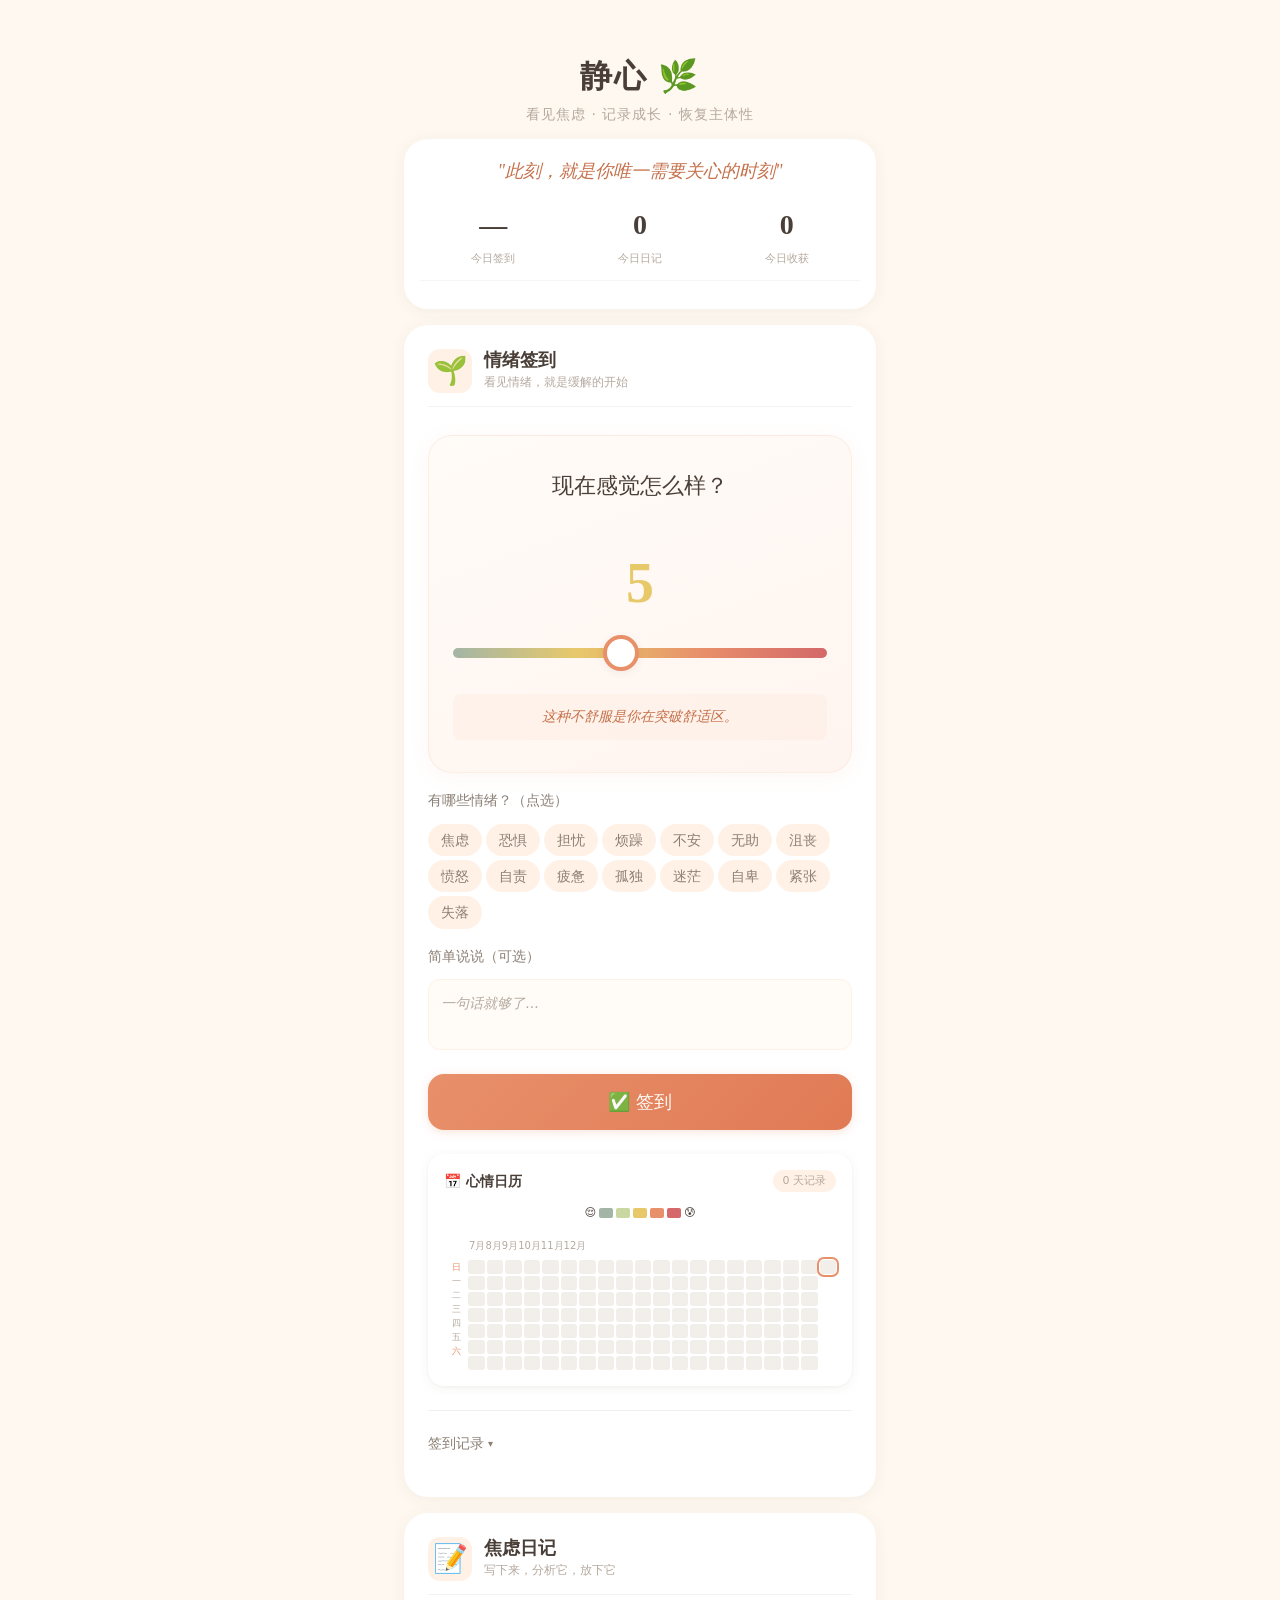
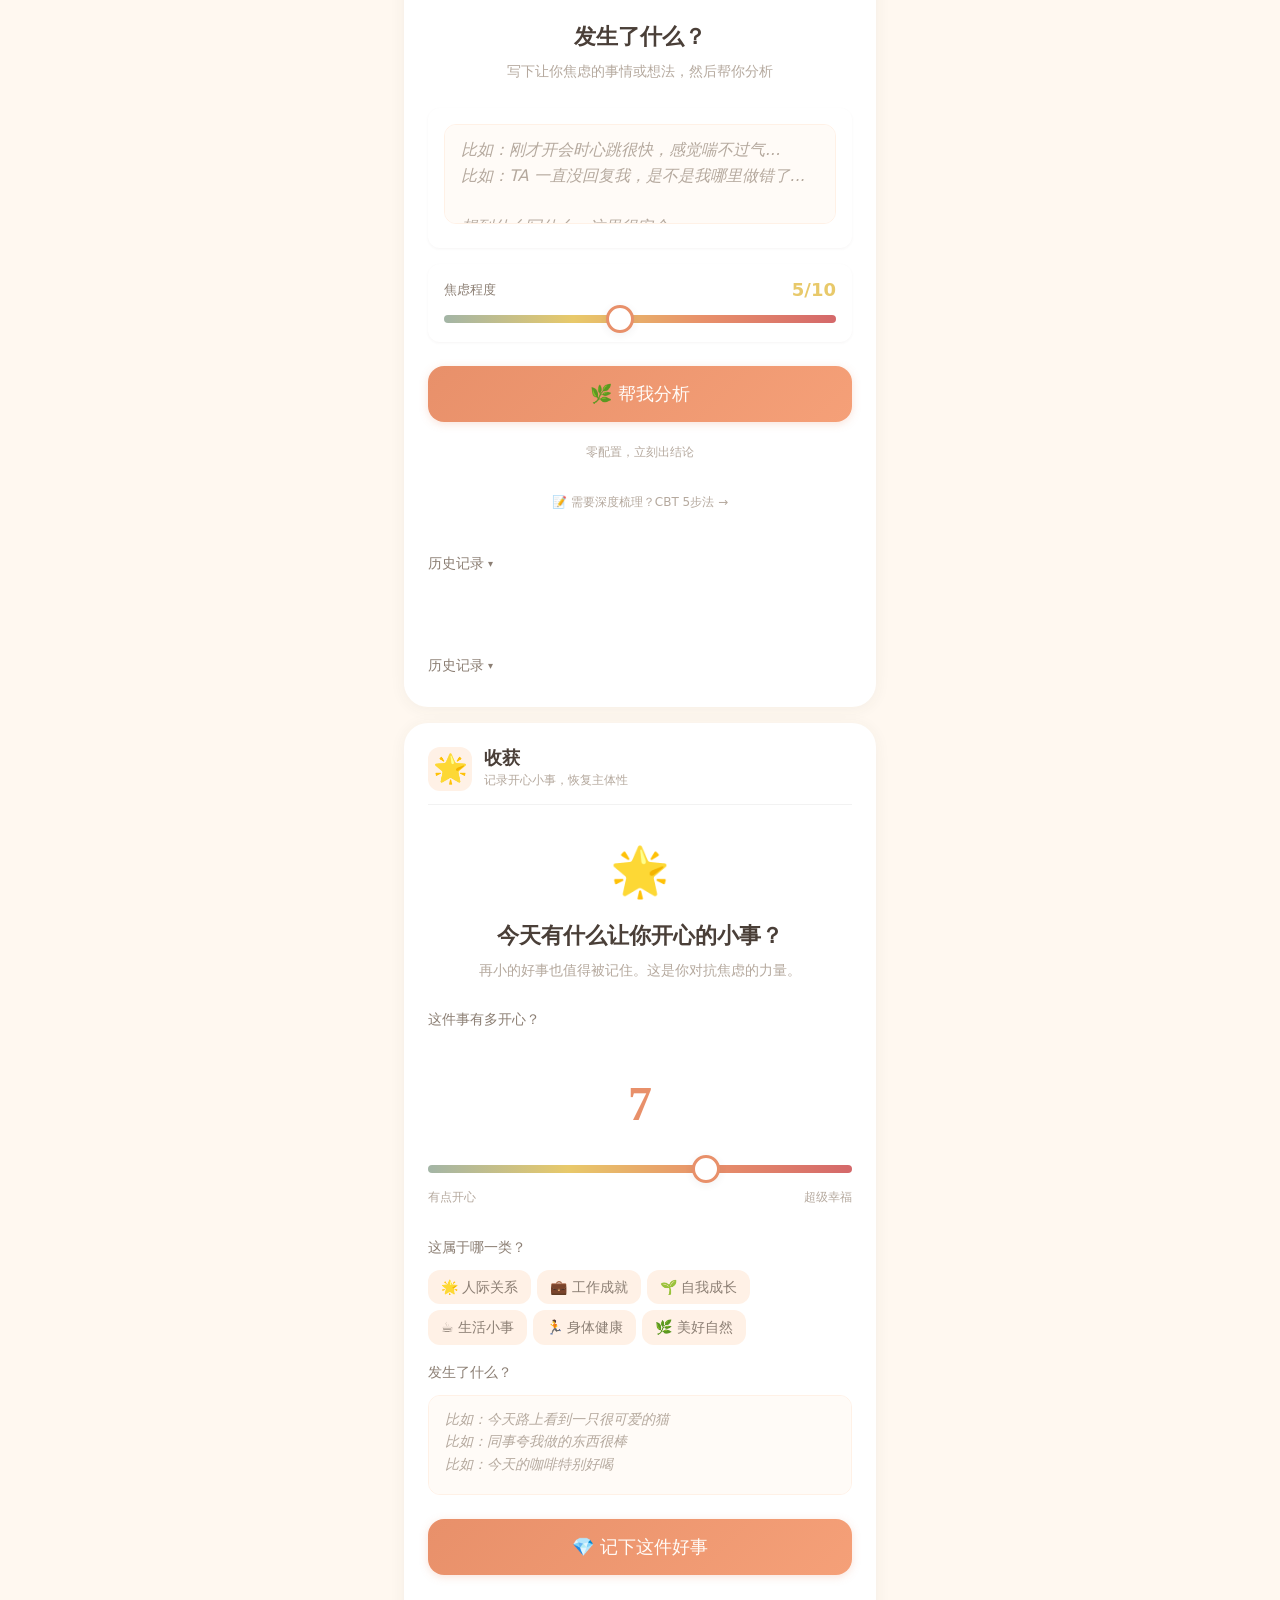
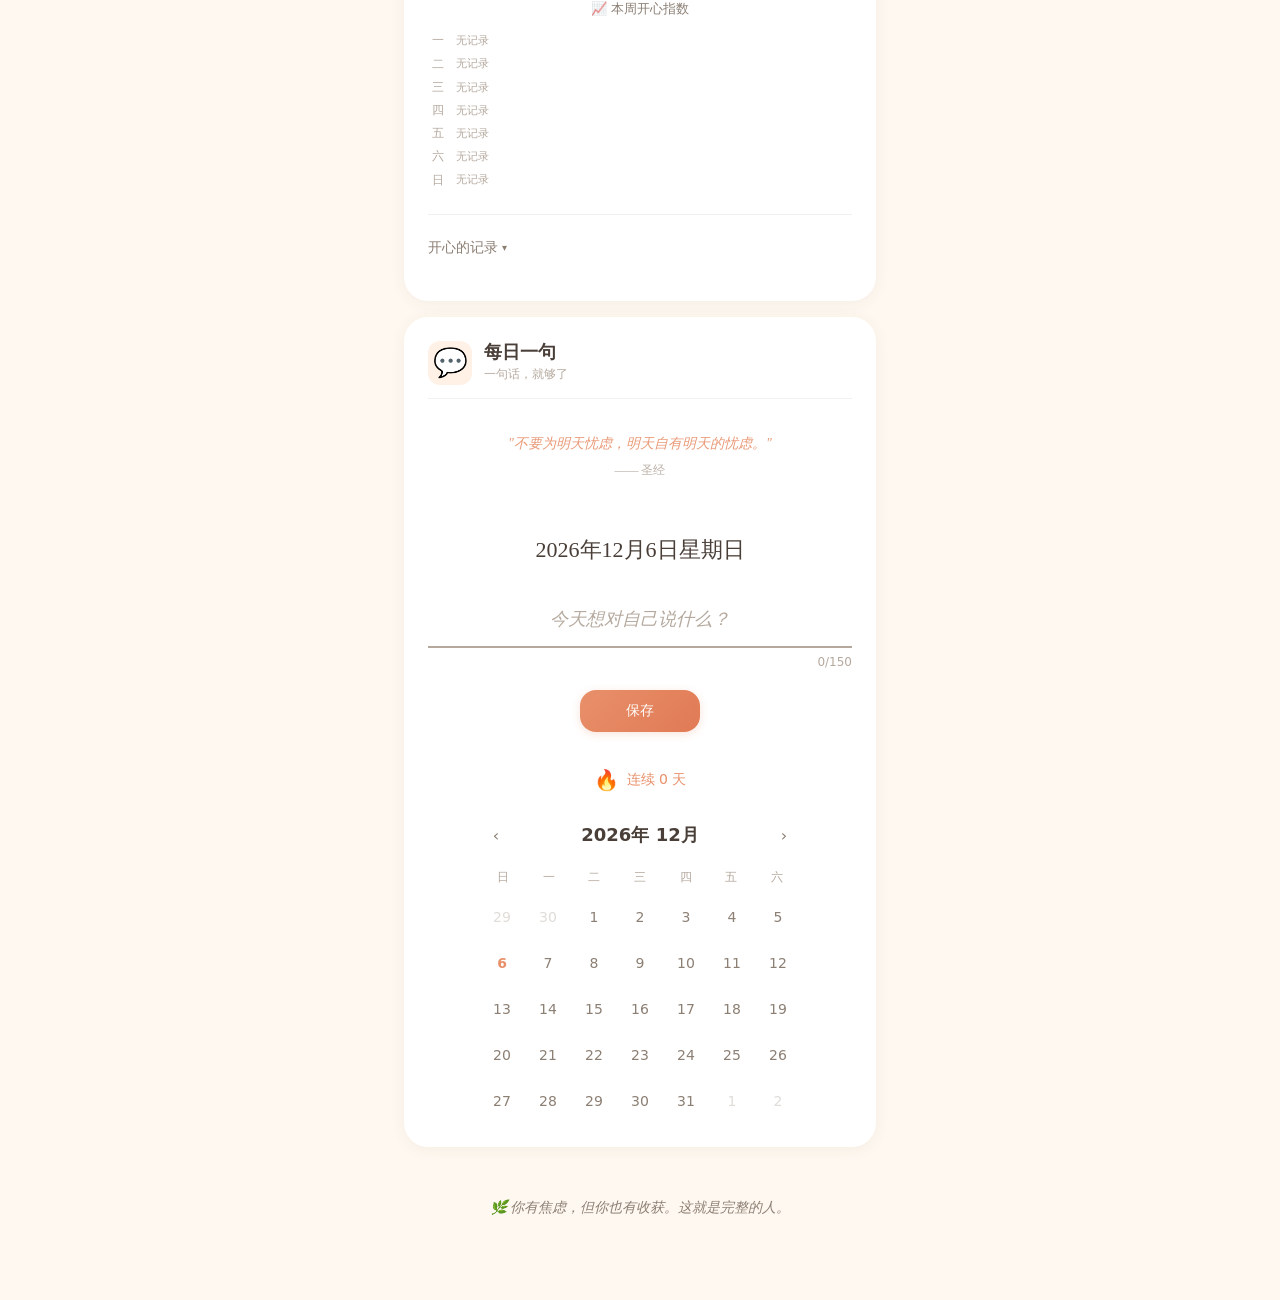
==== index.html @ f8902589 "静心 - 情绪管理工具 v1.0" ====
<!DOCTYPE html>
<html lang="zh-CN">
<head>
  <meta charset="UTF-8">
  <meta name="viewport" content="width=device-width, initial-scale=1.0, viewport-fit=cover">
  <meta name="apple-mobile-web-app-capable" content="yes">
  <meta name="apple-mobile-web-app-status-bar-style" content="default">
  <meta name="apple-mobile-web-app-title" content="静心">
  <meta name="mobile-web-app-capable" content="yes">
  <meta name="theme-color" content="#FFF8F0">
  <meta name="description" content="静心 — 看见焦虑，记录成长">
  <title>静心</title>

  <link rel="manifest" href="manifest.json">
  <link rel="icon" type="image/svg+xml" href="data:image/svg+xml,<svg xmlns='http://www.w3.org/2000/svg' viewBox='0 0 32 32'><circle cx='16' cy='16' r='14' fill='%23E8906A'/><text x='16' y='22' text-anchor='middle' font-size='18' fill='white'>静</text></svg>">

  <link rel="stylesheet" href="css/tokens.css?v=3">
  <link rel="stylesheet" href="css/base.css?v=3">
  <link rel="stylesheet" href="css/page.css?v=3">
  <link rel="stylesheet" href="css/features/brain-dump.css?v=3">
  <link rel="stylesheet" href="css/features/anxiety-journal.css?v=3">
  <link rel="stylesheet" href="css/features/gratitude.css?v=3">
  <link rel="stylesheet" href="css/features/daily-sentence.css?v=3">
</head>
<body>

  <main id="page-container">

    <!-- ===== Page Header ===== -->
    <header class="page-header">
      <h1 class="page-title">静心 🌿</h1>
      <p class="page-subtitle">看见焦虑 · 记录成长 · 恢复主体性</p>
    </header>

    <!-- ===== Today Overview ===== -->
    <div class="page-overview fade-in" id="page-overview"></div>

    <!-- ===== 1. 情绪签到 ===== -->
    <section class="page-card" id="view-brain-dump">
      <div class="card-header">
        <span class="card-icon">🌱</span>
        <div>
          <h2>情绪签到</h2>
          <p class="text-muted">看见情绪，就是缓解的开始</p>
        </div>
      </div>
      <div class="card-body" id="checkin-body"></div>
    </section>

    <!-- ===== 2. 焦虑日记 ===== -->
    <section class="page-card" id="view-anxiety-journal">
      <div class="card-header">
        <span class="card-icon">📝</span>
        <div>
          <h2>焦虑日记</h2>
          <p class="text-muted">写下来，分析它，放下它</p>
        </div>
      </div>
      <div class="card-body">
        <div class="step-indicators" id="anxiety-steps"></div>
        <div class="step-content" id="anxiety-step-content"></div>
        <div class="step-nav" id="anxiety-step-nav"></div>
        <div class="anxiety-history" id="anxiety-history">
          <button class="history-toggle btn-ghost" id="anxiety-history-toggle">历史记录 <span class="toggle-arrow">▾</span></button>
          <div class="history-list" id="anxiety-history-list"></div>
        </div>
      </div>
    </section>

    <!-- ===== 3. 收获 ===== -->
    <section class="page-card" id="view-reminders">
      <div class="card-header">
        <span class="card-icon">🌟</span>
        <div>
          <h2>收获</h2>
          <p class="text-muted">记录开心小事，恢复主体性</p>
        </div>
      </div>
      <div class="card-body" id="gratitude-body"></div>
    </section>

    <!-- ===== 4. 每日一句 ===== -->
    <section class="page-card" id="view-daily-sentence">
      <div class="card-header">
        <span class="card-icon">💬</span>
        <div>
          <h2>每日一句</h2>
          <p class="text-muted">一句话，就够了</p>
        </div>
      </div>
      <div class="card-body daily-body">
        <div class="daily-quote" id="daily-quote"></div>
        <div class="daily-input-area">
          <p class="daily-date" id="daily-date"></p>
          <input type="text" id="daily-sentence-input" placeholder="今天想对自己说什么？" maxlength="150">
          <p class="char-count text-muted" id="daily-char-count">0/150</p>
          <button class="btn-primary daily-save-btn" id="daily-save-btn">保存</button>
        </div>
        <div class="daily-streak" id="daily-streak"></div>
        <div class="daily-calendar" id="daily-calendar"></div>
      </div>
    </section>

    <!-- ===== Footer ===== -->
    <footer class="page-footer">
      <p>🌿 你有焦虑，但你也有收获。这就是完整的人。</p>
    </footer>

  </main>

  <script src="js/storage.js?v=3"></script>
  <script src="js/app.js?v=3"></script>
  <script src="js/features/brain-dump.js?v=3"></script>
  <script src="js/features/anxiety-journal.js?v=3"></script>
  <script src="js/features/gratitude.js?v=3"></script>
  <script src="js/features/daily-sentence.js?v=3"></script>
  <script>
    if ('serviceWorker' in navigator) {
      navigator.serviceWorker.register('sw.js').catch(() => {});
    }
  </script>
</body>
</html>
---- css/tokens.css ----
/* ============================================
   静心 (Calm Mind) — Design Tokens
   ============================================ */

:root {
  /* --- Color Palette --- */

  /* Warm cream backgrounds */
  --color-bg-primary:       #FFF8F0;
  --color-bg-secondary:     #FFF1E6;
  --color-bg-card:          #FFFFFF;
  --color-bg-input:         #FFFBF7;

  /* Warm amber/orange accents */
  --color-accent:           #E8906A;
  --color-accent-light:     #F5C4A6;
  --color-accent-dark:      #C5704A;

  /* Gentle sage green */
  --color-green:            #A3B5A6;
  --color-green-light:      #C8D5CA;
  --color-green-dark:       #7A8F7D;

  /* Text hierarchy */
  --color-text-primary:     #4A3F38;
  --color-text-secondary:   #8C7F74;
  --color-text-muted:       #B5A99E;
  --color-text-inverse:     #FFFBF7;

  /* Semantic: Anxiety levels */
  --color-anxiety-low:      #A3B5A6;    /* 1-3: green */
  --color-anxiety-med:      #E8C96A;    /* 4-6: yellow */
  --color-anxiety-high:     #E8906A;    /* 7-8: orange */
  --color-anxiety-severe:   #D4686A;    /* 9-10: red */

  /* --- Typography --- */
  --font-sans:  'Segoe UI', 'Microsoft YaHei', system-ui, -apple-system, sans-serif;
  --font-serif: 'Noto Serif SC', 'SimSun', 'STSong', 'Georgia', serif;

  --font-size-xs:   0.75rem;   /* 12px */
  --font-size-sm:   0.875rem;  /* 14px */
  --font-size-base: 1rem;      /* 16px */
  --font-size-md:   1.125rem;  /* 18px */
  --font-size-lg:   1.375rem;  /* 22px */
  --font-size-xl:   1.75rem;   /* 28px */
  --font-size-xxl:  2.25rem;   /* 36px */

  --font-weight-normal:   400;
  --font-weight-medium:   500;
  --font-weight-semibold: 600;

  --line-height-tight:   1.3;
  --line-height-normal:  1.6;
  --line-height-relaxed: 1.8;

  /* --- Spacing --- */
  --space-xxs:  0.25rem;  /* 4px */
  --space-xs:   0.5rem;   /* 8px */
  --space-sm:   0.75rem;  /* 12px */
  --space-md:   1rem;     /* 16px */
  --space-lg:   1.5rem;   /* 24px */
  --space-xl:   2rem;     /* 32px */
  --space-xxl:  3rem;     /* 48px */

  /* --- Border Radius --- */
  --radius-sm:   8px;
  --radius-md:   12px;
  --radius-lg:   16px;
  --radius-xl:   24px;
  --radius-full: 9999px;

  /* --- Shadows --- */
  --shadow-xs:  0 1px 3px rgba(74, 63, 56, 0.05);
  --shadow-sm:  0 2px 8px rgba(74, 63, 56, 0.07);
  --shadow-md:  0 4px 20px rgba(74, 63, 56, 0.09);
  --shadow-lg:  0 8px 32px rgba(74, 63, 56, 0.12);
  --shadow-card: 0 2px 12px rgba(74, 63, 56, 0.06), 0 1px 3px rgba(74, 63, 56, 0.04);
  --shadow-glow-amber: 0 0 24px rgba(232, 144, 106, 0.25);
  --shadow-glow-green: 0 0 24px rgba(163, 181, 166, 0.25);

  /* --- Transitions --- */
  --transition-fast:   150ms ease;
  --transition-normal: 300ms ease;
  --transition-slow:   500ms ease;

  /* --- Layout --- */
  --tab-bar-height: 64px;
  --view-padding: var(--space-lg);
}
---- css/base.css ----
/* ============================================
   静心 (Calm Mind) — Base Styles (Web Version)
   ============================================ */

*, *::before, *::after {
  box-sizing: border-box;
  margin: 0;
  padding: 0;
}

html, body {
  height: 100%;
}

body {
  font-family: var(--font-sans);
  font-size: var(--font-size-base);
  font-weight: var(--font-weight-normal);
  line-height: var(--line-height-normal);
  color: var(--color-text-primary);
  background-color: var(--color-bg-primary);
  -webkit-font-smoothing: antialiased;
  -moz-osx-font-smoothing: grayscale;
  overflow-y: auto;
  overflow-x: hidden;
}

/* --- Scrollbar --- */
::-webkit-scrollbar {
  width: 4px;
}

::-webkit-scrollbar-track {
  background: transparent;
}

::-webkit-scrollbar-thumb {
  background: var(--color-accent-light);
  border-radius: var(--radius-full);
}

/* --- Selection --- */
::selection {
  background: var(--color-accent-light);
  color: var(--color-text-primary);
}

/* --- Focus --- */
:focus-visible {
  outline: 2px solid var(--color-accent-light);
  outline-offset: 2px;
}

/* --- Headings --- */
h1, h2, h3 {
  font-family: var(--font-serif);
  font-weight: var(--font-weight-semibold);
  line-height: var(--line-height-tight);
  color: var(--color-text-primary);
}

h1 { font-size: var(--font-size-xxl); }
h2 { font-size: var(--font-size-xl); }
h3 { font-size: var(--font-size-lg); }

/* --- Text --- */
p {
  color: var(--color-text-secondary);
  line-height: var(--line-height-relaxed);
}

.text-muted {
  color: var(--color-text-muted);
  font-size: var(--font-size-sm);
}

.text-accent {
  color: var(--color-accent);
}

/* --- Inputs & Textareas --- */
input[type="text"],
input[type="time"],
textarea {
  font-family: var(--font-sans);
  font-size: var(--font-size-base);
  color: var(--color-text-primary);
  background: var(--color-bg-input);
  border: 1px solid var(--color-text-muted);
  border-radius: var(--radius-md);
  padding: var(--space-sm) var(--space-md);
  line-height: var(--line-height-normal);
  transition: border-color var(--transition-fast), box-shadow var(--transition-fast);
  width: 100%;
}

input[type="text"]:focus,
textarea:focus {
  border-color: var(--color-accent);
  box-shadow: 0 0 0 3px rgba(232, 144, 106, 0.12);
  outline: none;
}

textarea {
  resize: none;
  min-height: 120px;
}

::placeholder {
  color: var(--color-text-muted);
  font-style: italic;
}

/* --- Buttons --- */
button {
  font-family: var(--font-sans);
  font-size: var(--font-size-sm);
  font-weight: var(--font-weight-medium);
  cursor: pointer;
  border: none;
  border-radius: var(--radius-md);
  padding: var(--space-xs) var(--space-lg);
  transition: all 0.2s cubic-bezier(0.4, 0, 0.2, 1);
  background: transparent;
  color: var(--color-text-secondary);
  -webkit-tap-highlight-color: transparent;
}

button:active { transform: scale(0.97); }

.btn-primary {
  background: linear-gradient(135deg, #E8906A, #E07A55);
  color: var(--color-text-inverse);
  padding: var(--space-sm) var(--space-xl);
  border-radius: var(--radius-lg);
  box-shadow: 0 2px 8px rgba(232, 144, 106, 0.25);
}

.btn-primary:hover {
  background: linear-gradient(135deg, #D9805A, #C5704A);
  box-shadow: 0 4px 14px rgba(232, 144, 106, 0.35);
  opacity: 1;
}

.btn-secondary {
  background: transparent;
  color: var(--color-accent);
  border: 1.5px solid var(--color-accent);
  border-radius: var(--radius-lg);
}

.btn-secondary:hover {
  background: rgba(232, 144, 106, 0.08);
  opacity: 1;
}

.btn-ghost {
  background: transparent;
  color: var(--color-text-secondary);
  padding: var(--space-xxs) var(--space-sm);
}

.btn-ghost:hover {
  color: var(--color-text-primary);
  background: rgba(0, 0, 0, 0.04);
  opacity: 1;
}

.btn-small {
  font-size: var(--font-size-xs);
  padding: var(--space-xxs) var(--space-sm);
}

.btn-icon {
  width: 36px;
  height: 36px;
  padding: 0;
  display: flex;
  align-items: center;
  justify-content: center;
  border-radius: var(--radius-full);
}

/* --- Cards --- */
.card {
  background: var(--color-bg-card);
  border-radius: var(--radius-md);
  padding: var(--space-md);
  box-shadow: var(--shadow-card);
}

/* --- Badges --- */
.badge {
  display: inline-flex;
  align-items: center;
  padding: 3px 10px;
  border-radius: var(--radius-full);
  font-size: var(--font-size-xs);
  font-weight: var(--font-weight-medium);
  letter-spacing: 0.2px;
}

/* --- Utility --- */
.fade-in {
  animation: fadeIn var(--transition-normal) ease forwards;
}

@keyframes fadeIn {
  from { opacity: 0; transform: translateY(8px); }
  to   { opacity: 1; transform: translateY(0); }
}

@keyframes gentlePulse {
  0%, 100% { opacity: 1; }
  50%      { opacity: 0.6; }
}
---- css/page.css ----
/* ============================================
   静心 — Single Page Scroll Layout
   ============================================ */

#page-container {
  max-width: 520px;
  margin: 0 auto;
  padding: var(--space-lg) var(--space-md) var(--space-xxl);
  min-height: 100dvh;
}

/* --- Page Header --- */
.page-header {
  text-align: center;
  padding: var(--space-xl) 0 var(--space-sm);
}

/* --- Today Overview --- */
.page-overview {
  text-align: center;
  padding: var(--space-md);
  margin-bottom: var(--space-md);
  background: white;
  border-radius: var(--radius-xl);
  box-shadow: 0 2px 16px rgba(74, 63, 56, 0.06);
}

.overview-quote {
  font-family: var(--font-serif);
  font-style: italic;
  font-size: var(--font-size-md);
  color: var(--color-accent-dark);
  margin-bottom: var(--space-md);
  padding: 0 var(--space-sm);
  line-height: var(--line-height-relaxed);
}

.overview-stats {
  display: flex;
  justify-content: space-around;
  margin-bottom: var(--space-sm);
}

.overview-stat {
  display: flex;
  flex-direction: column;
  align-items: center;
  gap: 2px;
  position: relative;
}

.overview-stat-val {
  font-size: var(--font-size-xl);
  font-weight: var(--font-weight-semibold);
  font-family: var(--font-serif);
  color: var(--color-text-primary);
}

.overview-stat-label {
  font-size: 11px;
  color: var(--color-text-muted);
}

.overview-stat-dot {
  width: 8px;
  height: 8px;
  border-radius: 50%;
  margin-top: 2px;
}

.overview-stat-extra {
  font-size: 10px;
  color: var(--color-text-muted);
  margin-top: 1px;
}

.overview-streaks {
  display: flex;
  justify-content: center;
  gap: var(--space-md);
  padding-top: var(--space-sm);
  border-top: 1px solid rgba(0,0,0,0.04);
}

.overview-streak {
  font-size: 12px;
  font-weight: var(--font-weight-medium);
  color: var(--color-accent);
  background: rgba(232, 144, 106, 0.08);
  padding: 3px 12px;
  border-radius: var(--radius-full);
}


.page-title {
  font-family: var(--font-serif);
  font-size: 2rem;
  color: var(--color-text-primary);
  margin-bottom: 4px;
  letter-spacing: 2px;
}

.page-subtitle {
  font-size: var(--font-size-sm);
  color: var(--color-text-muted);
  letter-spacing: 1px;
  margin-top: 2px;
}

/* --- Page Card (main building block) --- */
.page-card {
  background: white;
  border-radius: var(--radius-xl);
  padding: var(--space-lg);
  margin-bottom: var(--space-md);
  box-shadow: 0 2px 16px rgba(74, 63, 56, 0.06);
  transition: box-shadow 0.3s ease;
}

.page-card:hover {
  box-shadow: 0 4px 24px rgba(74, 63, 56, 0.09);
}

/* --- Card Header (icon + title) --- */
.card-header {
  display: flex;
  align-items: center;
  gap: var(--space-sm);
  margin-bottom: var(--space-md);
  padding-bottom: var(--space-sm);
  border-bottom: 1px solid rgba(0, 0, 0, 0.05);
}

.card-icon {
  font-size: 28px;
  width: 44px;
  height: 44px;
  display: flex;
  align-items: center;
  justify-content: center;
  background: var(--color-bg-secondary);
  border-radius: var(--radius-md);
  flex-shrink: 0;
}

.card-header h2 {
  font-family: var(--font-serif);
  font-size: var(--font-size-md);
  color: var(--color-text-primary);
  margin-bottom: 0;
}

.card-header .text-muted {
  font-size: 12px;
}

.card-body {
  /* feature content goes here */
}

/* --- Section Dividers between cards --- */
.page-card + .page-card {
  margin-top: 0;
}

/* --- Footer --- */
.page-footer {
  text-align: center;
  padding: var(--space-xl) var(--space-md);
  color: var(--color-text-muted);
  font-size: var(--font-size-sm);
}

.page-footer p {
  font-family: var(--font-serif);
  font-style: italic;
}

/* --- Hide old step nav on scroll page (keep compact) --- */
.step-nav {
  margin-top: var(--space-md);
}

/* --- Scrollbar --- */
#page-container::-webkit-scrollbar {
  width: 3px;
}

#page-container::-webkit-scrollbar-thumb {
  background: var(--color-accent-light);
  border-radius: var(--radius-full);
}

/* --- Responsive --- */
@media (min-width: 520px) {
  #page-container {
    padding-left: var(--space-lg);
    padding-right: var(--space-lg);
  }
}
---- css/features/brain-dump.css ----
/* ============================================
   静心 — 情绪签到 (Emotion Check-in)
   ============================================ */

/* --- Input --- */
.checkin-input-area {
  padding: var(--space-sm) 0;
}

.checkin-slider-card {
  background: linear-gradient(160deg, #FFFBF7 0%, #FFF5F0 100%);
  border-radius: var(--radius-xl);
  padding: var(--space-xl) var(--space-lg);
  margin-bottom: var(--space-md);
  text-align: center;
  border: 1px solid rgba(232, 144, 106, 0.12);
  box-shadow: 0 4px 20px rgba(232, 144, 106, 0.08);
}

.checkin-big-label {
  display: block;
  font-family: var(--font-serif);
  font-size: var(--font-size-lg);
  color: var(--color-text-primary);
  margin-bottom: var(--space-sm);
}

.checkin-level-display {
  font-size: 3.5rem !important;
}

.checkin-slider {
  height: 10px !important;
}

.checkin-slider::-webkit-slider-thumb {
  width: 36px !important;
  height: 36px !important;
  border-width: 4px !important;
}

.checkin-soothe {
  font-family: var(--font-serif);
  font-style: italic;
  font-size: var(--font-size-sm);
  color: var(--color-accent-dark);
  margin-top: var(--space-md);
  padding: var(--space-sm);
  background: rgba(232, 144, 106, 0.06);
  border-radius: var(--radius-sm);
  transition: all var(--transition-fast);
}

.checkin-tags-card {
  margin-bottom: var(--space-md);
}

.checkin-label {
  display: block;
  font-size: var(--font-size-sm);
  font-weight: var(--font-weight-medium);
  color: var(--color-text-secondary);
  margin-bottom: var(--space-sm);
}

.checkin-note-card {
  margin-bottom: var(--space-md);
}

.checkin-textarea {
  width: 100%;
  min-height: 60px;
  max-height: 100px;
  border: 1px solid var(--color-bg-secondary);
  border-radius: var(--radius-md);
  padding: var(--space-sm);
  font-family: var(--font-sans);
  font-size: var(--font-size-sm);
  background: var(--color-bg-input);
  resize: none;
}

.checkin-textarea:focus {
  border-color: var(--color-accent-light);
  outline: none;
  box-shadow: 0 0 0 3px rgba(232, 144, 106, 0.08);
}

.checkin-btn {
  width: 100%;
  padding: var(--space-md) !important;
  font-size: var(--font-size-md) !important;
  border-radius: var(--radius-lg) !important;
  margin-bottom: var(--space-lg);
}

/* --- Done --- */
.checkin-done {
  text-align: center;
  padding: var(--space-lg) 0;
}

.checkin-done-icon {
  font-size: 56px;
  margin-bottom: var(--space-sm);
}

.checkin-done h3 {
  font-family: var(--font-serif);
  color: var(--color-green-dark);
  margin-bottom: var(--space-sm);
}

/* --- History --- */
.checkin-history {
  margin-top: var(--space-lg);
  border-top: 1px solid rgba(0,0,0,0.06);
  padding-top: var(--space-md);
}

.week-strip {
  display: flex;
  justify-content: space-between;
  padding: var(--space-sm) var(--space-md);
  background: var(--color-bg-secondary);
  border-radius: var(--radius-md);
  margin-bottom: var(--space-md);
}

.week-dot-item {
  display: flex;
  flex-direction: column;
  align-items: center;
  gap: 4px;
}

.week-dot {
  width: 14px;
  height: 14px;
  border-radius: 50%;
}

.checkin-history-item {
  display: flex;
  align-items: center;
  gap: 8px;
  padding: var(--space-sm);
  flex-wrap: wrap;
  border-bottom: 1px solid rgba(0,0,0,0.03);
}

/* Keep old styles for compatibility */
.history-toggle {
  display: flex;
  align-items: center;
  gap: var(--space-xxs);
  font-size: var(--font-size-sm);
  color: var(--color-text-secondary);
  padding: var(--space-xs) 0;
  width: 100%;
}

.toggle-arrow {
  font-size: 10px;
  transition: transform var(--transition-fast);
}

.history-toggle.open .toggle-arrow {
  transform: rotate(180deg);
}

.history-list {
  display: none;
  flex-direction: column;
  gap: var(--space-sm);
}

.history-list.open {
  display: flex;
}

/* --- Cross-link Card --- */
.cross-link-card {
  background: linear-gradient(135deg, #FFFBF7, #FFF5F0);
  border: 1px solid rgba(232, 144, 106, 0.15);
  border-radius: var(--radius-md);
  padding: var(--space-md);
  margin-top: var(--space-md);
  text-align: center;
  animation: fadeIn var(--transition-normal) ease forwards;
}

/* --- Mood Calendar --- */
.mood-calendar {
  background: white;
  border-radius: var(--radius-lg);
  padding: var(--space-md);
  margin-bottom: var(--space-md);
  box-shadow: var(--shadow-card);
}

.cal-header {
  display: flex;
  justify-content: space-between;
  align-items: center;
  margin-bottom: var(--space-sm);
}

.cal-title {
  font-size: var(--font-size-sm);
  font-weight: var(--font-weight-semibold);
  color: var(--color-text-primary);
}

.cal-count {
  font-size: 11px;
  color: var(--color-text-muted);
  background: var(--color-bg-secondary);
  padding: 2px 10px;
  border-radius: var(--radius-full);
}

.cal-legend {
  display: flex;
  align-items: center;
  justify-content: center;
  gap: 3px;
  margin-bottom: var(--space-md);
  font-size: 11px;
}

.cal-legend-bar {
  display: inline-block;
  width: 14px;
  height: 10px;
  border-radius: 2px;
}

.cal-grid {
  display: grid;
  grid-template-columns: 24px 1fr;
  gap: 2px 0;
}

.cal-month-row {
  grid-column: 2;
  display: flex;
  margin-bottom: 4px;
  padding-left: 1px;
}

.cal-month-label {
  font-size: 10px;
  color: var(--color-text-muted);
  font-weight: var(--font-weight-medium);
}

.cal-day-col {
  grid-column: 1;
  grid-row: 2;
  display: flex;
  flex-direction: column;
}

.cal-day-label {
  font-size: 9px;
  color: var(--color-text-muted);
  height: 14px;
  line-height: 14px;
  text-align: center;
}

.cal-day-label:nth-child(1),
.cal-day-label:nth-child(7) {
  color: var(--color-accent);
  font-weight: var(--font-weight-medium);
}

.cal-cells {
  grid-column: 2;
  display: grid;
  grid-template-columns: repeat(20, 1fr);
  grid-template-rows: repeat(7, 14px);
  gap: 2px;
  grid-auto-flow: column;
}

.cal-cell {
  border-radius: 3px;
  cursor: default;
  transition: transform 0.1s ease;
}

.cal-cell.cal-empty {
  background: #f2eeea;
}

.cal-cell.cal-future {
  background: transparent;
}

.cal-cell.cal-today {
  outline: 2.5px solid var(--color-accent);
  outline-offset: 1px;
  border-radius: 4px;
  z-index: 1;
}

.cal-cell:not(.cal-empty):not(.cal-future):hover {
  transform: scale(1.5);
  z-index: 2;
  outline: 1px solid rgba(0,0,0,0.2);
}
---- css/features/anxiety-journal.css ----
/* ============================================
   静心 — CBT Anxiety Journal
   ============================================ */

/* --- Step indicators (5 steps - tighter spacing) --- */
.step-indicators {
  display: flex;
  align-items: center;
  justify-content: center;
  gap: 0;
  margin-bottom: var(--space-lg);
}

.step {
  width: 32px;
  height: 32px;
  border-radius: 50%;
  background: var(--color-bg-secondary);
  border: 2px solid var(--color-text-muted);
  display: flex;
  align-items: center;
  justify-content: center;
  font-size: var(--font-size-xs);
  font-weight: var(--font-weight-semibold);
  color: var(--color-text-muted);
  transition: all var(--transition-normal);
  flex-shrink: 0;
}

.step.active {
  background: var(--color-accent);
  border-color: var(--color-accent);
  color: var(--color-text-inverse);
  box-shadow: var(--shadow-glow-amber);
}

.step.done {
  background: var(--color-green);
  border-color: var(--color-green);
  color: var(--color-text-inverse);
}

.step-line {
  width: 24px;
  height: 2px;
  background: var(--color-text-muted);
  margin: 0 2px;
  transition: background var(--transition-normal);
}

.step.done + .step-line,
.step-line.done {
  background: var(--color-green);
}

/* --- Step content --- */
.step-content {
  min-height: 280px;
  transition: opacity var(--transition-fast);
}

/* --- CBT Guide Header --- */
.cbt-guide {
  text-align: center;
  margin-bottom: var(--space-lg);
}

.step-badge {
  display: inline-block;
  font-size: var(--font-size-xs);
  color: var(--color-accent);
  background: rgba(232, 144, 106, 0.1);
  padding: 2px 12px;
  border-radius: var(--radius-full);
  margin-bottom: var(--space-sm);
}

.cbt-guide h3 {
  font-family: var(--font-serif);
  font-size: var(--font-size-lg);
  margin-bottom: var(--space-xs);
  color: var(--color-text-primary);
}

.cbt-explain {
  font-size: var(--font-size-sm);
  color: var(--color-text-muted);
  max-width: 320px;
  margin: 0 auto;
  line-height: var(--line-height-relaxed);
}

/* --- CBT Card --- */
.cbt-card {
  background: var(--color-bg-card);
  border-radius: var(--radius-md);
  padding: var(--space-md);
  margin-bottom: var(--space-md);
  box-shadow: var(--shadow-xs);
}

.cbt-label {
  display: block;
  font-size: var(--font-size-sm);
  font-weight: var(--font-weight-medium);
  color: var(--color-text-primary);
  margin-bottom: var(--space-sm);
}

.cbt-hint {
  font-size: var(--font-size-xs);
  color: var(--color-text-muted);
  margin-top: var(--space-xs);
}

.cbt-card textarea {
  min-height: 100px;
  border: 1px solid var(--color-bg-secondary);
  background: var(--color-bg-input);
}

.cbt-card textarea:focus {
  border-color: var(--color-accent-light);
  box-shadow: 0 0 0 3px rgba(232, 144, 106, 0.08);
}

/* --- Emotion Tags --- */
.emotion-tags {
  display: flex;
  flex-wrap: wrap;
  gap: var(--space-xxs);
}

.emotion-tag {
  display: inline-block;
  padding: 4px 12px;
  border-radius: var(--radius-full);
  font-size: var(--font-size-sm);
  background: var(--color-bg-secondary);
  color: var(--color-text-secondary);
  cursor: pointer;
  transition: all var(--transition-fast);
  user-select: none;
  border: 1.5px solid transparent;
}

.emotion-tag:hover {
  background: rgba(232, 144, 106, 0.08);
  color: var(--color-accent);
}

.emotion-tag.selected {
  background: rgba(232, 144, 106, 0.15);
  color: var(--color-accent-dark);
  border-color: var(--color-accent-light);
  font-weight: var(--font-weight-medium);
}

/* --- Self Note --- */
.cbt-self-note {
  background: linear-gradient(135deg, #FFFBF7 0%, #FFF8F0 100%);
  border: 1px solid rgba(232, 144, 106, 0.15);
}

.self-note-header {
  display: flex;
  align-items: center;
  gap: var(--space-xs);
  font-weight: var(--font-weight-semibold);
  color: var(--color-accent-dark);
  margin-bottom: var(--space-sm);
  font-size: var(--font-size-md);
}

.self-note-icon {
  font-size: 20px;
}

.self-note-textarea {
  min-height: 240px !important;
  font-family: var(--font-serif);
  line-height: var(--line-height-relaxed);
  font-size: var(--font-size-sm);
  background: transparent !important;
  border: none !important;
  resize: vertical;
}

/* --- Soothe Card --- */
.cbt-soothe-card {
  background: var(--color-bg-card);
  border-radius: var(--radius-md);
  padding: var(--space-lg);
  margin-top: var(--space-md);
  border-left: 4px solid var(--color-accent);
  box-shadow: var(--shadow-xs);
}

.soothe-text {
  font-family: var(--font-serif);
  font-size: var(--font-size-md);
  color: var(--color-text-primary);
  line-height: var(--line-height-relaxed);
  font-style: italic;
}

/* --- Anxiety slider (unchanged mostly) --- */
.anxiety-slider-container {
  text-align: center;
  padding: var(--space-sm) 0;
}

.anxiety-level-display {
  font-size: var(--font-size-xxl);
  font-weight: var(--font-weight-semibold);
  font-family: var(--font-serif);
  margin: var(--space-sm) 0;
  transition: color var(--transition-fast);
}

.anxiety-slider {
  width: 100%;
  -webkit-appearance: none;
  appearance: none;
  height: 8px;
  border-radius: var(--radius-full);
  background: linear-gradient(to right,
    var(--color-anxiety-low) 0%,
    var(--color-anxiety-med) 33%,
    var(--color-anxiety-high) 66%,
    var(--color-anxiety-severe) 100%
  );
  outline: none;
}

.anxiety-slider::-webkit-slider-thumb {
  -webkit-appearance: none;
  appearance: none;
  width: 28px;
  height: 28px;
  border-radius: 50%;
  background: white;
  border: 3px solid var(--color-accent);
  cursor: pointer;
  box-shadow: var(--shadow-sm);
  transition: transform var(--transition-fast);
}

.anxiety-slider::-webkit-slider-thumb:hover {
  transform: scale(1.15);
}

.anxiety-labels {
  display: flex;
  justify-content: space-between;
  margin-top: var(--space-xs);
  font-size: var(--font-size-xs);
  color: var(--color-text-muted);
}

/* --- Step navigation --- */
.step-nav {
  display: flex;
  justify-content: space-between;
  margin-top: var(--space-lg);
  gap: var(--space-md);
}

.step-nav button {
  flex: 1;
}

/* --- Completion --- */
.completion-card {
  text-align: center;
  padding: var(--space-xxl) var(--space-md);
  background: var(--color-bg-secondary);
  border-radius: var(--radius-lg);
}

.completion-icon {
  font-size: 56px;
  margin-bottom: var(--space-md);
}

.completion-card h3 {
  font-family: var(--font-serif);
  color: var(--color-green-dark);
  margin-bottom: var(--space-md);
  font-size: var(--font-size-xl);
}

.completion-desc {
  font-size: var(--font-size-sm);
  color: var(--color-text-secondary);
  line-height: var(--line-height-relaxed);
}

.steps-recap {
  display: inline-block;
  margin-top: var(--space-xs);
  color: var(--color-accent);
  font-weight: var(--font-weight-medium);
}

.completion-quote {
  margin-top: var(--space-lg);
  padding: var(--space-md);
  background: white;
  border-radius: var(--radius-md);
  display: inline-block;
}

.completion-quote p {
  font-family: var(--font-serif);
  font-style: italic;
  color: var(--color-accent-dark);
  font-size: var(--font-size-sm);
}

/* --- History --- */
.anxiety-history {
  margin-top: var(--space-xl);
}

.anxiety-entry-item {
  background: var(--color-bg-card);
  border-radius: var(--radius-md);
  padding: var(--space-md);
  box-shadow: var(--shadow-xs);
  margin-bottom: var(--space-sm);
  cursor: pointer;
}

.anxiety-entry-header {
  display: flex;
  justify-content: space-between;
  align-items: center;
  margin-bottom: var(--space-xs);
}

.anxiety-entry-date {
  font-size: var(--font-size-xs);
  color: var(--color-text-muted);
}

.anxiety-entry-worry {
  font-size: var(--font-size-sm);
  color: var(--color-text-secondary);
  display: -webkit-box;
  -webkit-line-clamp: 2;
  -webkit-box-orient: vertical;
  overflow: hidden;
}

.anxiety-entry-item.expanded .anxiety-entry-worry {
  display: block;
  -webkit-line-clamp: unset;
}

.entry-emotions {
  margin-top: var(--space-xs);
  display: flex;
  flex-wrap: wrap;
  gap: 4px;
}

.mini-tag {
  display: inline-block;
  padding: 1px 8px;
  border-radius: var(--radius-full);
  font-size: 10px;
  background: rgba(232, 144, 106, 0.1);
  color: var(--color-accent-dark);
}

.anxiety-entry-analysis {
  display: none;
  margin-top: var(--space-md);
  padding-top: var(--space-md);
  border-top: 1px solid rgba(0,0,0,0.06);
}

.anxiety-entry-item.expanded .anxiety-entry-analysis {
  display: block;
}

.analysis-answer {
  margin-bottom: var(--space-sm);
}

.analysis-answer .q {
  font-size: var(--font-size-xs);
  color: var(--color-text-muted);
  font-style: italic;
}

.analysis-answer .a {
  font-size: var(--font-size-sm);
  color: var(--color-text-primary);
  margin-top: 2px;
  white-space: pre-wrap;
}

.self-note-preview {
  font-family: var(--font-serif);
  font-style: italic;
  color: var(--color-accent-dark) !important;
}

/* --- Analysis Cards (Distortion Detection) --- */
.analysis-card {
  border-left: 4px solid var(--color-accent) !important;
}

.analysis-header {
  display: flex;
  align-items: center;
  gap: 8px;
  margin-bottom: 4px;
}

.analysis-icon {
  font-size: 20px;
}

.analysis-name {
  font-weight: 600;
  font-size: 15px;
  color: var(--color-accent-dark);
}

.analysis-desc {
  font-size: 13px;
  color: var(--color-text-secondary);
  margin-bottom: 4px;
}

.analysis-explain {
  font-size: 12px;
  color: var(--color-green-dark);
}

/* --- AI Analysis Card --- */
.ai-card {
  background: linear-gradient(135deg, rgba(142, 124, 195, 0.06), rgba(142, 124, 195, 0.02));
  border: 1px solid rgba(142, 124, 195, 0.2);
}

.ai-card-header {
  display: flex;
  align-items: center;
  gap: 8px;
  margin-bottom: 8px;
}

.ai-card-title {
  font-weight: 600;
  font-size: 15px;
  color: #6B5B9A;
}

.ai-analyze-btn {
  background: linear-gradient(135deg, #6B5B9A, #8B7BBA) !important;
  font-size: 14px;
}

.ai-loading-text {
  color: var(--color-accent);
}

.ai-result-textarea {
  min-height: 140px !important;
  background: white !important;
  border: 1px solid rgba(142, 124, 195, 0.2) !important;
}

/* --- Fade-in animation --- */
.fade-in {
  animation: fadeIn var(--transition-normal) ease forwards;
}

@keyframes fadeIn {
  from { opacity: 0; transform: translateY(8px); }
  to { opacity: 1; transform: translateY(0); }
}

/* --- Dark mode override --- */
@media (prefers-color-scheme: dark) {
  /* The app is warm-light only; no dark mode changes needed */
}

/* ============================================
   Quick Relief Mode (快速缓解)
   ============================================ */

/* --- Mode Selection --- */
.mode-choose-container {
  text-align: center;
  padding: var(--space-md) 0;
}

.mode-choose-header {
  margin-bottom: var(--space-xl);
}

.mode-choose-header h2 {
  font-size: var(--font-size-xl);
  margin-bottom: 4px;
}

.mode-card {
  border-radius: var(--radius-lg);
  padding: var(--space-xl) var(--space-lg);
  margin-bottom: var(--space-lg);
  cursor: pointer;
  transition: all var(--transition-normal);
  position: relative;
  text-align: center;
}

.mode-card:hover {
  transform: translateY(-2px);
}

.mode-card-quick {
  background: linear-gradient(135deg, #FFF5F0 0%, #FFEBE0 100%);
  border: 2px solid var(--color-accent-light);
}

.mode-card-quick:hover {
  box-shadow: 0 8px 24px rgba(232, 144, 106, 0.2);
}

.mode-card-cbt {
  background: linear-gradient(135deg, #F8F6F0 0%, #F0EDE5 100%);
  border: 2px solid var(--color-text-muted);
}

.mode-card-cbt:hover {
  box-shadow: 0 8px 24px rgba(74, 63, 56, 0.1);
}

.mode-card-badge {
  position: absolute;
  top: -11px;
  left: 50%;
  transform: translateX(-50%);
  font-size: var(--font-size-xs);
  font-weight: var(--font-weight-semibold);
  padding: 2px 16px;
  border-radius: var(--radius-full);
  white-space: nowrap;
}

.mode-card-quick .mode-card-badge {
  background: var(--color-accent);
  color: white;
}

.mode-card-cbt .mode-card-badge {
  background: var(--color-bg-card);
  color: var(--color-text-secondary);
  border: 1px solid var(--color-text-muted);
}

.mode-card-icon {
  font-size: 48px;
  margin: var(--space-sm) 0;
}

.mode-card-title {
  font-family: var(--font-serif);
  font-size: var(--font-size-lg);
  color: var(--color-text-primary);
  margin-bottom: var(--space-sm);
}

.mode-card-desc {
  font-size: var(--font-size-sm);
  color: var(--color-text-secondary);
  line-height: var(--line-height-relaxed);
  margin-bottom: var(--space-md);
}

.mode-card-steps {
  display: flex;
  align-items: center;
  justify-content: center;
  gap: 4px;
  font-size: var(--font-size-xs);
  color: var(--color-text-muted);
  margin-bottom: var(--space-sm);
}

.mode-arrow {
  color: var(--color-accent-light);
}

.mode-card-hint {
  font-size: var(--font-size-xs);
  color: var(--color-text-muted);
  font-style: italic;
}

/* --- Quick Input --- */
.quick-container {
  padding: var(--space-sm) 0;
}

.quick-header {
  text-align: center;
  margin-bottom: var(--space-lg);
}

.quick-badge {
  display: inline-block;
  font-size: var(--font-size-xs);
  font-weight: var(--font-weight-semibold);
  color: white;
  background: var(--color-accent);
  padding: 2px 14px;
  border-radius: var(--radius-full);
  margin-bottom: var(--space-sm);
}

.quick-header h3 {
  font-family: var(--font-serif);
  font-size: var(--font-size-lg);
  margin-bottom: var(--space-xs);
  color: var(--color-text-primary);
}

.quick-slider-card {
  background: linear-gradient(135deg, #FFFBF7, #FFF5F0);
  border: 1px solid rgba(232, 144, 106, 0.15);
}

.quick-slider {
  height: 10px !important;
}

.quick-slider::-webkit-slider-thumb {
  width: 36px !important;
  height: 36px !important;
  border-width: 4px !important;
}

.quick-soothe-preview {
  text-align: center;
  font-family: var(--font-serif);
  font-style: italic;
  font-size: var(--font-size-sm);
  color: var(--color-accent-dark);
  margin-top: var(--space-md);
  padding: var(--space-sm);
  background: rgba(232, 144, 106, 0.06);
  border-radius: var(--radius-sm);
  transition: all var(--transition-fast);
}

.quick-actions {
  display: flex;
  flex-direction: column;
  gap: var(--space-sm);
  margin-top: var(--space-lg);
}

.quick-ai-btn {
  padding: var(--space-md) !important;
  font-size: var(--font-size-md) !important;
  border-radius: var(--radius-lg) !important;
  background: linear-gradient(135deg, #E8906A, #F5A078) !important;
}

/* --- Quick Results --- */
.quick-result-container {
  padding: var(--space-sm) 0;
}

.quick-result-header {
  text-align: center;
  margin-bottom: var(--space-md);
}

.quick-result-header h3 {
  font-family: var(--font-serif);
  font-size: var(--font-size-lg);
  margin-top: var(--space-sm);
}

.ai-result-content {
  font-size: var(--font-size-sm);
  color: var(--color-text-primary);
  line-height: var(--line-height-relaxed);
  white-space: pre-wrap;
  font-family: var(--font-serif);
}

/* --- Re-rate --- */
.rerate-card {
  background: linear-gradient(135deg, #FFFBF7, rgba(163, 181, 166, 0.06));
  border: 1px solid rgba(163, 181, 166, 0.15);
  margin-top: var(--space-lg);
}

.rerate-comparison {
  text-align: center;
  margin-top: var(--space-sm);
  font-size: var(--font-size-sm);
  font-weight: var(--font-weight-medium);
}

.rerate-down {
  color: var(--color-green-dark);
}

.rerate-slight {
  color: var(--color-green);
}

.rerate-same {
  color: var(--color-text-secondary);
}

.rerate-up {
  color: var(--color-accent);
}

/* --- Badge (for level display) --- */
.badge {
  display: inline-block;
  padding: 2px 10px;
  border-radius: var(--radius-full);
  font-size: var(--font-size-xs);
  font-weight: var(--font-weight-semibold);
}

/* --- Distortion item --- */
.distortion-item {
  margin-bottom: var(--space-sm);
  padding-bottom: var(--space-sm);
  border-bottom: 1px solid rgba(0,0,0,0.04);
}

.distortion-item:last-child {
  border-bottom: none;
  margin-bottom: 0;
  padding-bottom: 0;
}

.distortion-name {
  font-weight: 600;
  font-size: 14px;
  color: var(--color-accent-dark);
}

.distortion-desc {
  font-size: 12px;
  color: var(--color-text-muted);
  margin: 2px 0;
}

.distortion-fix {
  font-size: 12px;
  color: var(--color-green-dark);
  margin-top: 2px;
}

/* --- Local advice --- */
.advice-item {
  font-size: var(--font-size-sm);
  color: var(--color-text-primary);
  margin-bottom: 6px;
  line-height: var(--line-height-relaxed);
}

.advice-item:last-child {
  margin-bottom: 0;
}

.action-text {
  font-size: var(--font-size-sm);
  color: var(--color-text-primary);
  line-height: var(--line-height-relaxed);
  font-weight: var(--font-weight-medium);
}

/* --- Conclusion Card --- */
.conclusion-card {
  background: white;
  border: 2px solid var(--color-accent-light);
  border-radius: var(--radius-lg);
  overflow: hidden;
  margin-bottom: var(--space-lg);
  box-shadow: 0 4px 16px rgba(232, 144, 106, 0.12);
}

.conclusion-header {
  background: var(--color-accent);
  color: white;
  text-align: center;
  padding: 12px;
  font-family: var(--font-serif);
  font-size: var(--font-size-lg);
  font-weight: var(--font-weight-semibold);
  letter-spacing: 1px;
}

.conclusion-section {
  padding: var(--space-md) var(--space-lg);
  border-bottom: 1px solid rgba(0,0,0,0.04);
}

.conclusion-section:last-of-type {
  border-bottom: none;
}

.conclusion-section-context {
  background: rgba(232, 144, 106, 0.04);
}

.conclusion-section-key {
  background: rgba(232, 144, 106, 0.08);
}

.conclusion-section-title {
  font-size: var(--font-size-sm);
  font-weight: var(--font-weight-semibold);
  color: var(--color-accent-dark);
  margin-bottom: 6px;
}

.conclusion-section-body {
  font-size: var(--font-size-sm);
  line-height: var(--line-height-relaxed);
  color: var(--color-text-primary);
}

.conclusion-action {
  margin: var(--space-md) var(--space-lg);
  padding: var(--space-md);
  background: linear-gradient(135deg, #FFF5F0, #FFEBE0);
  border-radius: var(--radius-md);
  border-left: 4px solid var(--color-accent);
  text-align: left;
}

.conclusion-action-label {
  display: block;
  font-size: var(--font-size-xs);
  font-weight: var(--font-weight-semibold);
  color: var(--color-accent);
  letter-spacing: 1px;
  margin-bottom: 6px;
}

.conclusion-action p {
  font-size: var(--font-size-sm);
  color: var(--color-text-primary);
  line-height: var(--line-height-relaxed);
  margin: 0;
}

.conclusion-already {
  padding: var(--space-md) var(--space-lg);
  background: rgba(163, 181, 166, 0.1);
  border-top: 1px solid rgba(163, 181, 166, 0.2);
  font-size: 13px;
  color: var(--color-green-dark);
  text-align: center;
  line-height: var(--line-height-relaxed);
}

/* --- Trend Dashboard --- */
.trend-dashboard {
  background: white;
  border-radius: var(--radius-md);
  padding: var(--space-md);
  margin-bottom: var(--space-md);
  box-shadow: var(--shadow-xs);
  border-left: 3px solid var(--color-accent);
}

.trend-dashboard-title {
  font-size: var(--font-size-sm);
  font-weight: var(--font-weight-semibold);
  color: var(--color-accent-dark);
  margin-bottom: var(--space-sm);
  text-align: center;
}

.trend-section {
  margin-bottom: var(--space-sm);
  padding-bottom: var(--space-sm);
  border-bottom: 1px solid rgba(0,0,0,0.04);
}

.trend-section:last-child {
  border-bottom: none;
  margin-bottom: 0;
  padding-bottom: 0;
}

.trend-section-title {
  font-size: 12px;
  font-weight: var(--font-weight-medium);
  color: var(--color-text-secondary);
  margin-bottom: 6px;
}

.trend-metrics {
  display: flex;
  justify-content: space-around;
}

.trend-metric {
  text-align: center;
}

.metric-val {
  display: block;
  font-size: var(--font-size-lg);
  font-weight: var(--font-weight-semibold);
  color: var(--color-accent);
  font-family: var(--font-serif);
}

.metric-label {
  font-size: 10px;
  color: var(--color-text-muted);
}

.trend-compare {
  text-align: center;
  font-size: 12px;
  color: var(--color-text-secondary);
  margin-top: 6px;
}

.trend-arrow-down { color: var(--color-green-dark); font-weight: var(--font-weight-medium); }
.trend-arrow-up { color: var(--color-anxiety-high); font-weight: var(--font-weight-medium); }
.trend-arrow-flat { color: var(--color-text-muted); }

.trigger-row {
  display: flex;
  justify-content: space-between;
  font-size: 12px;
  padding: 2px 0;
  color: var(--color-text-secondary);
}

.trigger-stat {
  color: var(--color-text-muted);
}

/* --- Distro Bars --- */
.distro-row {
  display: flex;
  align-items: center;
  gap: 6px;
  margin-bottom: 3px;
  font-size: 11px;
}

.distro-label {
  width: 52px;
  text-align: right;
  color: var(--color-text-secondary);
  flex-shrink: 0;
}

.distro-bar {
  flex: 1;
  height: 12px;
  background: var(--color-bg-secondary);
  border-radius: var(--radius-full);
  overflow: hidden;
}

.distro-bar-fill {
  height: 100%;
  background: var(--color-accent-light);
  border-radius: var(--radius-full);
  min-width: 3px;
}

.distro-count {
  width: 28px;
  color: var(--color-text-muted);
  flex-shrink: 0;
}

/* --- Correlation --- */
.correlation-card {
  background: rgba(163, 181, 166, 0.08);
  border-radius: var(--radius-sm);
  padding: var(--space-sm);
  font-size: 12px;
  color: var(--color-text-secondary);
  text-align: center;
  margin-top: 6px;
}
---- css/features/gratitude.css ----
/* ============================================
   静心 — 收获 (Gratitude & Joy)
   ============================================ */

.gratitude-input {
  padding: var(--space-sm) 0;
}

.gratitude-header {
  text-align: center;
  margin-bottom: var(--space-lg);
}

.gratitude-icon {
  font-size: 48px;
  display: block;
  margin-bottom: var(--space-sm);
}

.gratitude-header h3 {
  font-family: var(--font-serif);
  font-size: var(--font-size-lg);
  margin-bottom: var(--space-xs);
  color: var(--color-text-primary);
}

.gratitude-streak {
  text-align: center;
  font-size: var(--font-size-sm);
  font-weight: var(--font-weight-semibold);
  color: var(--color-accent);
  background: rgba(232, 144, 106, 0.1);
  padding: var(--space-xs) var(--space-md);
  border-radius: var(--radius-full);
  margin-bottom: var(--space-md);
  display: inline-block;
  width: 100%;
}

.gratitude-card {
  margin-bottom: var(--space-md);
}

.gratitude-card textarea {
  width: 100%;
  min-height: 100px;
  border: 1px solid var(--color-bg-secondary);
  border-radius: var(--radius-md);
  padding: var(--space-sm) var(--space-md);
  font-family: var(--font-sans);
  font-size: var(--font-size-sm);
  background: var(--color-bg-input);
  resize: none;
}

.gratitude-card textarea:focus {
  border-color: var(--color-accent-light);
  outline: none;
  box-shadow: 0 0 0 3px rgba(232, 144, 106, 0.08);
}

.gratitude-btn {
  width: 100%;
  padding: var(--space-md) !important;
  font-size: var(--font-size-md) !important;
  border-radius: var(--radius-lg) !important;
  background: linear-gradient(135deg, #E8906A, #F5A078) !important;
  margin-bottom: var(--space-lg);
}

/* --- Done --- */
.gratitude-quote {
  margin-top: var(--space-md);
  padding: var(--space-md);
  background: var(--color-bg-secondary);
  border-radius: var(--radius-md);
  display: inline-block;
}

.gratitude-quote p {
  font-family: var(--font-serif);
  font-style: italic;
  color: var(--color-accent-dark);
  font-size: var(--font-size-sm);
}

/* --- History --- */
.gratitude-history-item {
  background: white;
  border-radius: var(--radius-md);
  padding: var(--space-sm) var(--space-md);
  margin-bottom: var(--space-xs);
  box-shadow: 0 1px 2px rgba(0,0,0,0.04);
}

.grat-history-header {
  display: flex;
  justify-content: space-between;
  align-items: center;
  margin-bottom: 4px;
}

.grat-history-note {
  font-size: 13px;
  color: var(--color-text-primary);
  line-height: var(--line-height-relaxed);
  white-space: pre-wrap;
  margin: 0;
}

/* --- Category Tags --- */
.category-tags {
  display: flex;
  flex-wrap: wrap;
  gap: 6px;
}

.category-tag {
  display: inline-block;
  padding: 5px 12px;
  border-radius: var(--radius-md);
  font-size: var(--font-size-sm);
  background: var(--color-bg-secondary);
  color: var(--color-text-secondary);
  cursor: pointer;
  transition: all var(--transition-fast);
  user-select: none;
  border: 1.5px solid transparent;
}

.category-tag:hover {
  background: rgba(232, 144, 106, 0.08);
  color: var(--color-accent);
}

.category-tag.selected {
  background: rgba(232, 144, 106, 0.15);
  color: var(--color-accent-dark);
  border-color: var(--color-accent-light);
  font-weight: var(--font-weight-medium);
}

/* --- Stats --- */
.gratitude-stats {
  background: var(--color-bg-secondary);
  border-radius: var(--radius-md);
  padding: var(--space-sm) var(--space-md);
  margin-bottom: var(--space-md);
  text-align: center;
}

.stats-row {
  font-size: 12px;
  color: var(--color-text-secondary);
}

.stats-contrast {
  font-size: 12px;
  color: var(--color-accent-dark);
  margin-top: 4px;
  font-style: italic;
}

/* --- Trend Chart --- */
.trend-chart {
  margin-bottom: var(--space-md);
}

.trend-title {
  font-size: 13px;
  font-weight: var(--font-weight-medium);
  color: var(--color-text-secondary);
  margin-bottom: var(--space-sm);
  text-align: center;
}

.trend-row {
  display: flex;
  align-items: center;
  gap: 8px;
  margin-bottom: 4px;
  font-size: 12px;
}

.trend-label {
  width: 20px;
  text-align: center;
  color: var(--color-text-muted);
  font-weight: var(--font-weight-medium);
}

.trend-bar-bg {
  flex: 1;
  height: 16px;
  background: var(--color-bg-secondary);
  border-radius: var(--radius-full);
  overflow: hidden;
}

.trend-bar-fill {
  height: 100%;
  border-radius: var(--radius-full);
  transition: width var(--transition-slow);
  min-width: 4px;
}

.trend-val {
  width: 32px;
  text-align: right;
  color: var(--color-text-secondary);
  font-weight: var(--font-weight-medium);
}

.trend-empty {
  flex: 1;
  font-size: 11px;
  color: var(--color-text-muted);
}

/* --- Recall --- */
.recall-section {
  margin-bottom: var(--space-md);
}

.recall-btn {
  width: 100%;
  text-align: center;
  color: var(--color-accent) !important;
  font-size: var(--font-size-sm);
}

.recall-card {
  background: linear-gradient(135deg, #FFFBF7, #FFF5F0);
  border: 1px solid rgba(232, 144, 106, 0.15);
  border-radius: var(--radius-md);
  padding: var(--space-md);
  margin-top: var(--space-sm);
  text-align: center;
  animation: fadeIn var(--transition-normal) ease forwards;
}

.recall-date {
  font-size: 11px;
  color: var(--color-text-muted);
  margin-bottom: 4px;
}

.recall-stars {
  font-size: 18px;
  margin-bottom: 6px;
}

.recall-note {
  font-family: var(--font-serif);
  font-style: italic;
  font-size: var(--font-size-sm);
  color: var(--color-text-primary);
  line-height: var(--line-height-relaxed);
  margin-bottom: 6px;
}

.recall-cat {
  font-size: 11px;
  color: var(--color-accent);
  background: rgba(232, 144, 106, 0.1);
  padding: 1px 8px;
  border-radius: var(--radius-full);
}

.recall-next-btn {
  font-size: 12px;
  color: var(--color-accent) !important;
  margin-top: 4px;
}

/* --- Cross-ref --- */
.cross-ref-card {
  background: rgba(232, 144, 106, 0.06);
  border-radius: var(--radius-sm);
  padding: var(--space-sm);
  text-align: center;
  margin-bottom: var(--space-md);
  font-size: 13px;
  color: var(--color-text-primary);
}

.today-context {
  font-size: 12px;
  color: var(--color-text-muted);
  text-align: center;
  margin-bottom: var(--space-sm);
  padding: 4px 12px;
  background: var(--color-bg-secondary);
  border-radius: var(--radius-full);
  display: inline-block;
  width: 100%;
}
---- css/features/daily-sentence.css ----
/* ============================================
   静心 — Daily Sentence
   ============================================ */

.daily-body {
  display: flex;
  flex-direction: column;
  align-items: center;
}

/* Quote */
.daily-quote {
  text-align: center;
  padding: var(--space-md) var(--space-lg);
  margin-bottom: var(--space-xl);
  font-family: var(--font-serif);
  font-style: italic;
  color: var(--color-accent);
  font-size: var(--font-size-sm);
  line-height: var(--line-height-relaxed);
  opacity: 0.9;
}

.daily-quote .quote-author {
  display: block;
  margin-top: var(--space-xxs);
  font-style: normal;
  font-size: var(--font-size-xs);
  color: var(--color-text-muted);
}

/* Input area */
.daily-input-area {
  width: 100%;
  text-align: center;
  margin-bottom: var(--space-xl);
}

.daily-date {
  font-family: var(--font-serif);
  font-size: var(--font-size-lg);
  color: var(--color-text-primary);
  margin-bottom: var(--space-lg);
  font-weight: var(--font-weight-medium);
}

#daily-sentence-input {
  width: 100%;
  border: none;
  border-bottom: 2px solid var(--color-text-muted);
  border-radius: 0;
  background: transparent;
  font-size: var(--font-size-md);
  text-align: center;
  padding: var(--space-sm) 0;
  transition: border-color var(--transition-fast);
}

#daily-sentence-input:focus {
  border-bottom-color: var(--color-accent);
  box-shadow: none;
  outline: none;
}

.char-count {
  text-align: right;
  font-size: var(--font-size-xs);
  margin-top: var(--space-xxs);
}

.daily-save-btn {
  margin-top: var(--space-md);
  min-width: 120px;
}

/* Streak */
.daily-streak {
  display: flex;
  align-items: center;
  gap: var(--space-xs);
  font-size: var(--font-size-sm);
  color: var(--color-accent);
  margin-bottom: var(--space-lg);
  font-weight: var(--font-weight-medium);
}

.streak-icon {
  font-size: 20px;
}

/* Calendar */
.daily-calendar {
  width: 100%;
  max-width: 320px;
}

.calendar-header {
  display: flex;
  justify-content: space-between;
  align-items: center;
  margin-bottom: var(--space-sm);
}

.calendar-month {
  font-size: var(--font-size-md);
  font-weight: var(--font-weight-semibold);
  color: var(--color-text-primary);
}

.calendar-nav {
  width: 32px;
  height: 32px;
  padding: 0;
  display: flex;
  align-items: center;
  justify-content: center;
  border-radius: 50%;
  font-size: 16px;
  color: var(--color-text-secondary);
  background: transparent;
  border: none;
  cursor: pointer;
}

.calendar-nav:hover {
  background: var(--color-bg-secondary);
}

.calendar-weekdays {
  display: grid;
  grid-template-columns: repeat(7, 1fr);
  margin-bottom: var(--space-xxs);
}

.calendar-weekdays span {
  text-align: center;
  font-size: var(--font-size-xs);
  color: var(--color-text-muted);
  padding: var(--space-xxs) 0;
}

.calendar-grid {
  display: grid;
  grid-template-columns: repeat(7, 1fr);
  gap: 2px;
}

.calendar-day {
  aspect-ratio: 1;
  display: flex;
  flex-direction: column;
  align-items: center;
  justify-content: center;
  font-size: var(--font-size-sm);
  color: var(--color-text-secondary);
  border-radius: var(--radius-sm);
  cursor: pointer;
  position: relative;
  transition: background var(--transition-fast);
}

.calendar-day:hover {
  background: var(--color-bg-secondary);
}

.calendar-day.today {
  font-weight: var(--font-weight-semibold);
  color: var(--color-accent);
}

.calendar-day.other-month {
  color: var(--color-text-muted);
  opacity: 0.4;
}

.calendar-day.has-entry::after {
  content: '';
  position: absolute;
  bottom: 3px;
  width: 5px;
  height: 5px;
  border-radius: 50%;
  background: var(--color-accent);
}

.calendar-day.selected {
  background: var(--color-accent-light);
  color: var(--color-accent-dark);
  font-weight: var(--font-weight-semibold);
}

.calendar-entry-preview {
  text-align: center;
  padding: var(--space-md);
  margin-top: var(--space-sm);
  background: var(--color-bg-secondary);
  border-radius: var(--radius-md);
  font-size: var(--font-size-sm);
  color: var(--color-text-secondary);
  font-style: italic;
}
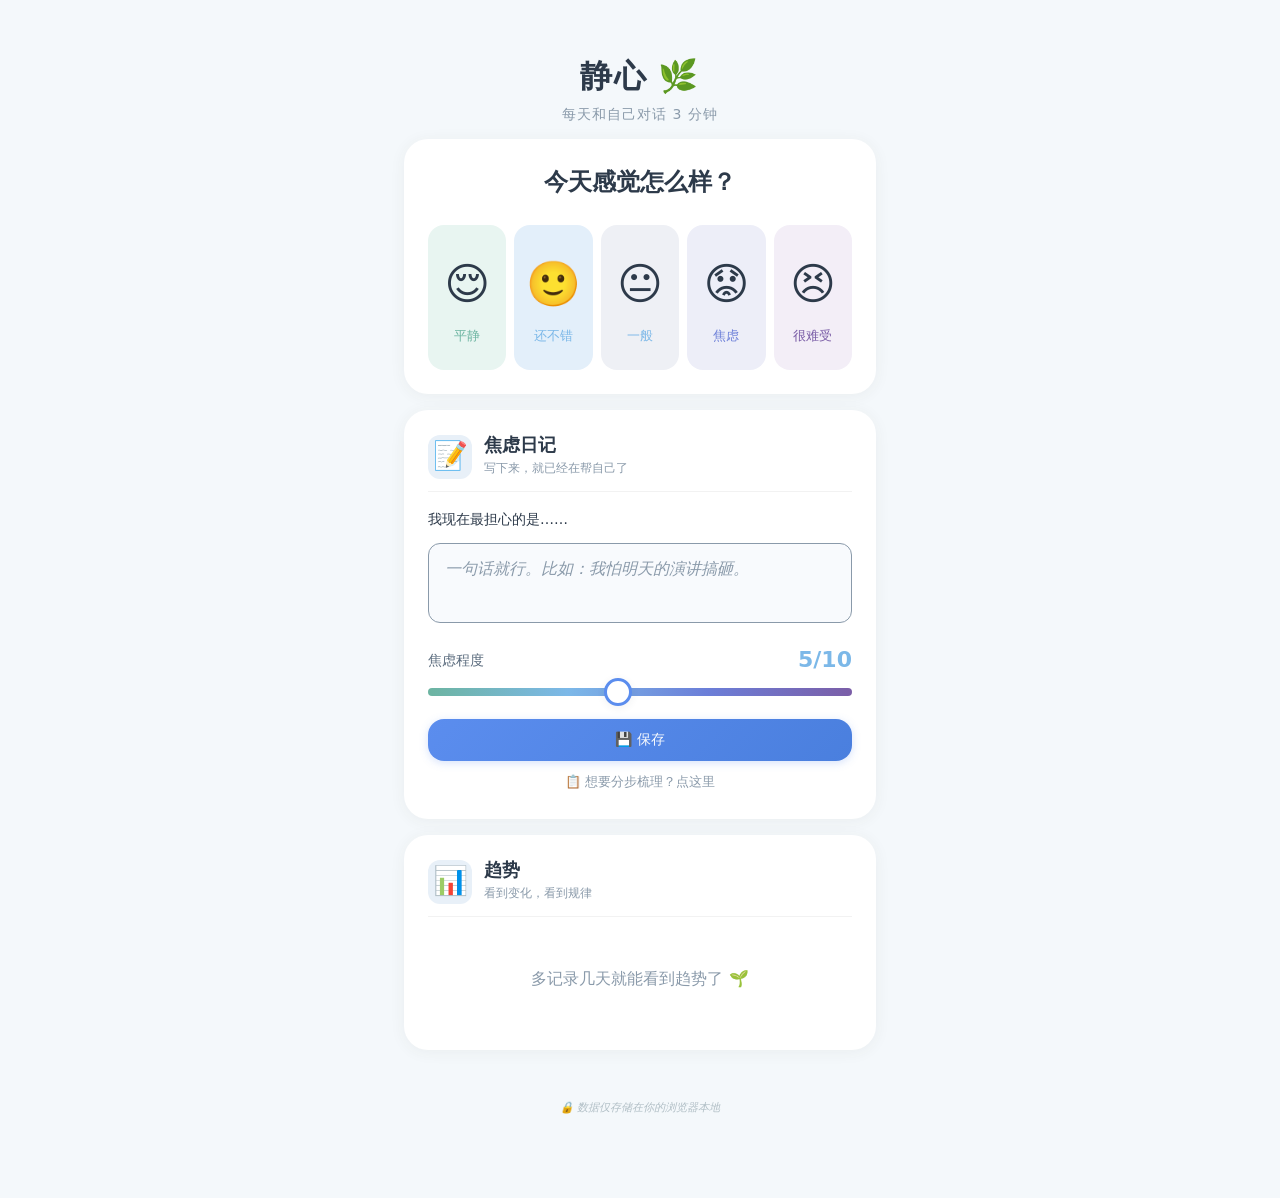
==== commit 6ffce53c: "v2: 引导式签到+快速日记+趋势 3Tab重设计" ====
--- a/index.html
+++ b/index.html
@@ -16,11 +16,8 @@
 
   <link rel="stylesheet" href="css/tokens.css?v=3">
   <link rel="stylesheet" href="css/base.css?v=3">
-  <link rel="stylesheet" href="css/page.css?v=3">
-  <link rel="stylesheet" href="css/features/brain-dump.css?v=3">
-  <link rel="stylesheet" href="css/features/anxiety-journal.css?v=3">
-  <link rel="stylesheet" href="css/features/gratitude.css?v=3">
-  <link rel="stylesheet" href="css/features/daily-sentence.css?v=3">
+  <link rel="stylesheet" href="css/page.css?v=4">
+  <link rel="stylesheet" href="css/features/anxiety-journal.css?v=4">
 </head>
 <body>
 
@@ -29,91 +26,44 @@
     <!-- ===== Page Header ===== -->
     <header class="page-header">
       <h1 class="page-title">静心 🌿</h1>
-      <p class="page-subtitle">看见焦虑 · 记录成长 · 恢复主体性</p>
+      <p class="page-subtitle">每天和自己对话 3 分钟</p>
     </header>
 
-    <!-- ===== Today Overview ===== -->
-    <div class="page-overview fade-in" id="page-overview"></div>
-
-    <!-- ===== 1. 情绪签到 ===== -->
-    <section class="page-card" id="view-brain-dump">
-      <div class="card-header">
-        <span class="card-icon">🌱</span>
-        <div>
-          <h2>情绪签到</h2>
-          <p class="text-muted">看见情绪，就是缓解的开始</p>
-        </div>
-      </div>
+    <!-- ===== 今天 ===== -->
+    <section class="page-card" id="view-checkin">
       <div class="card-body" id="checkin-body"></div>
     </section>
 
-    <!-- ===== 2. 焦虑日记 ===== -->
-    <section class="page-card" id="view-anxiety-journal">
+    <!-- ===== 日记 ===== -->
+    <section class="page-card" id="view-journal">
       <div class="card-header">
         <span class="card-icon">📝</span>
-        <div>
-          <h2>焦虑日记</h2>
-          <p class="text-muted">写下来，分析它，放下它</p>
-        </div>
+        <div><h2>焦虑日记</h2><p class="text-muted">写下来，就已经在帮自己了</p></div>
       </div>
-      <div class="card-body">
-        <div class="step-indicators" id="anxiety-steps"></div>
-        <div class="step-content" id="anxiety-step-content"></div>
-        <div class="step-nav" id="anxiety-step-nav"></div>
-        <div class="anxiety-history" id="anxiety-history">
-          <button class="history-toggle btn-ghost" id="anxiety-history-toggle">历史记录 <span class="toggle-arrow">▾</span></button>
-          <div class="history-list" id="anxiety-history-list"></div>
-        </div>
-      </div>
+      <div class="card-body" id="journal-body"></div>
     </section>
 
-    <!-- ===== 3. 收获 ===== -->
-    <section class="page-card" id="view-reminders">
+    <!-- ===== 趋势 ===== -->
+    <section class="page-card" id="view-trends">
       <div class="card-header">
-        <span class="card-icon">🌟</span>
-        <div>
-          <h2>收获</h2>
-          <p class="text-muted">记录开心小事，恢复主体性</p>
-        </div>
+        <span class="card-icon">📊</span>
+        <div><h2>趋势</h2><p class="text-muted">看到变化，看到规律</p></div>
       </div>
-      <div class="card-body" id="gratitude-body"></div>
-    </section>
-
-    <!-- ===== 4. 每日一句 ===== -->
-    <section class="page-card" id="view-daily-sentence">
-      <div class="card-header">
-        <span class="card-icon">💬</span>
-        <div>
-          <h2>每日一句</h2>
-          <p class="text-muted">一句话，就够了</p>
-        </div>
-      </div>
-      <div class="card-body daily-body">
-        <div class="daily-quote" id="daily-quote"></div>
-        <div class="daily-input-area">
-          <p class="daily-date" id="daily-date"></p>
-          <input type="text" id="daily-sentence-input" placeholder="今天想对自己说什么？" maxlength="150">
-          <p class="char-count text-muted" id="daily-char-count">0/150</p>
-          <button class="btn-primary daily-save-btn" id="daily-save-btn">保存</button>
-        </div>
-        <div class="daily-streak" id="daily-streak"></div>
-        <div class="daily-calendar" id="daily-calendar"></div>
-      </div>
+      <div class="card-body" id="trends-body"></div>
     </section>
 
     <!-- ===== Footer ===== -->
     <footer class="page-footer">
-      <p>🌿 你有焦虑，但你也有收获。这就是完整的人。</p>
+      <p style="font-size:11px;color:#B0BEC5">🔒 数据仅存储在你的浏览器本地</p>
     </footer>
 
   </main>
 
-  <script src="js/storage.js?v=3"></script>
-  <script src="js/app.js?v=3"></script>
-  <script src="js/features/brain-dump.js?v=3"></script>
-  <script src="js/features/anxiety-journal.js?v=3"></script>
-  <script src="js/features/gratitude.js?v=3"></script>
-  <script src="js/features/daily-sentence.js?v=3"></script>
+  <script src="js/storage.js?v=4"></script>
+  <script src="js/app.js?v=4"></script>
+  <script src="js/features/checkin.js?v=4"></script>
+  <script src="js/features/journal.js?v=4"></script>
+  <script src="js/features/trends.js?v=4"></script>
   <script>
     if ('serviceWorker' in navigator) {
       navigator.serviceWorker.register('sw.js').catch(() => {});
--- a/css/tokens.css
+++ b/css/tokens.css
@@ -1,49 +1,49 @@
 /* ============================================
-   静心 (Calm Mind) — Design Tokens
+   静心 (Calm Mind) — Design Tokens (Blue Theme)
    ============================================ */
 
 :root {
   /* --- Color Palette --- */
 
-  /* Warm cream backgrounds */
-  --color-bg-primary:       #FFF8F0;
-  --color-bg-secondary:     #FFF1E6;
+  /* Cool blue-white backgrounds */
+  --color-bg-primary:       #F4F8FB;
+  --color-bg-secondary:     #E8F0F8;
   --color-bg-card:          #FFFFFF;
-  --color-bg-input:         #FFFBF7;
+  --color-bg-input:         #F8FAFD;
 
-  /* Warm amber/orange accents */
-  --color-accent:           #E8906A;
-  --color-accent-light:     #F5C4A6;
-  --color-accent-dark:      #C5704A;
+  /* Calming blue accents */
+  --color-accent:           #5B8DEE;
+  --color-accent-light:     #A3C4F5;
+  --color-accent-dark:      #3B6FCE;
 
-  /* Gentle sage green */
-  --color-green:            #A3B5A6;
-  --color-green-light:      #C8D5CA;
-  --color-green-dark:       #7A8F7D;
+  /* Teal green */
+  --color-green:            #6CB4A1;
+  --color-green-light:      #A3D5C8;
+  --color-green-dark:       #519987;
 
   /* Text hierarchy */
-  --color-text-primary:     #4A3F38;
-  --color-text-secondary:   #8C7F74;
-  --color-text-muted:       #B5A99E;
-  --color-text-inverse:     #FFFBF7;
+  --color-text-primary:     #2D3A4A;
+  --color-text-secondary:   #5A6B7D;
+  --color-text-muted:       #8A9AAA;
+  --color-text-inverse:     #F8FAFD;
 
-  /* Semantic: Anxiety levels */
-  --color-anxiety-low:      #A3B5A6;    /* 1-3: green */
-  --color-anxiety-med:      #E8C96A;    /* 4-6: yellow */
-  --color-anxiety-high:     #E8906A;    /* 7-8: orange */
-  --color-anxiety-severe:   #D4686A;    /* 9-10: red */
+  /* Semantic: Anxiety levels (cool spectrum) */
+  --color-anxiety-low:      #6CB4A1;    /* 1-3: teal */
+  --color-anxiety-med:      #7CB8E8;    /* 4-6: light blue */
+  --color-anxiety-high:     #6B7ED8;    /* 7-8: indigo */
+  --color-anxiety-severe:   #7B5EA7;    /* 9-10: purple */
 
   /* --- Typography --- */
   --font-sans:  'Segoe UI', 'Microsoft YaHei', system-ui, -apple-system, sans-serif;
   --font-serif: 'Noto Serif SC', 'SimSun', 'STSong', 'Georgia', serif;
 
-  --font-size-xs:   0.75rem;   /* 12px */
-  --font-size-sm:   0.875rem;  /* 14px */
-  --font-size-base: 1rem;      /* 16px */
-  --font-size-md:   1.125rem;  /* 18px */
-  --font-size-lg:   1.375rem;  /* 22px */
-  --font-size-xl:   1.75rem;   /* 28px */
-  --font-size-xxl:  2.25rem;   /* 36px */
+  --font-size-xs:   0.75rem;
+  --font-size-sm:   0.875rem;
+  --font-size-base: 1rem;
+  --font-size-md:   1.125rem;
+  --font-size-lg:   1.375rem;
+  --font-size-xl:   1.75rem;
+  --font-size-xxl:  2.25rem;
 
   --font-weight-normal:   400;
   --font-weight-medium:   500;
@@ -54,13 +54,13 @@
   --line-height-relaxed: 1.8;
 
   /* --- Spacing --- */
-  --space-xxs:  0.25rem;  /* 4px */
-  --space-xs:   0.5rem;   /* 8px */
-  --space-sm:   0.75rem;  /* 12px */
-  --space-md:   1rem;     /* 16px */
-  --space-lg:   1.5rem;   /* 24px */
-  --space-xl:   2rem;     /* 32px */
-  --space-xxl:  3rem;     /* 48px */
+  --space-xxs:  0.25rem;
+  --space-xs:   0.5rem;
+  --space-sm:   0.75rem;
+  --space-md:   1rem;
+  --space-lg:   1.5rem;
+  --space-xl:   2rem;
+  --space-xxl:  3rem;
 
   /* --- Border Radius --- */
   --radius-sm:   8px;
@@ -70,13 +70,13 @@
   --radius-full: 9999px;
 
   /* --- Shadows --- */
-  --shadow-xs:  0 1px 3px rgba(74, 63, 56, 0.05);
-  --shadow-sm:  0 2px 8px rgba(74, 63, 56, 0.07);
-  --shadow-md:  0 4px 20px rgba(74, 63, 56, 0.09);
-  --shadow-lg:  0 8px 32px rgba(74, 63, 56, 0.12);
-  --shadow-card: 0 2px 12px rgba(74, 63, 56, 0.06), 0 1px 3px rgba(74, 63, 56, 0.04);
-  --shadow-glow-amber: 0 0 24px rgba(232, 144, 106, 0.25);
-  --shadow-glow-green: 0 0 24px rgba(163, 181, 166, 0.25);
+  --shadow-xs:  0 1px 3px rgba(45, 58, 74, 0.05);
+  --shadow-sm:  0 2px 8px rgba(45, 58, 74, 0.07);
+  --shadow-md:  0 4px 20px rgba(45, 58, 74, 0.09);
+  --shadow-lg:  0 8px 32px rgba(45, 58, 74, 0.12);
+  --shadow-card: 0 2px 12px rgba(45, 58, 74, 0.06), 0 1px 3px rgba(45, 58, 74, 0.04);
+  --shadow-glow-amber: 0 0 24px rgba(91, 141, 238, 0.25);
+  --shadow-glow-green: 0 0 24px rgba(108, 180, 161, 0.25);
 
   /* --- Transitions --- */
   --transition-fast:   150ms ease;
--- a/css/base.css
+++ b/css/base.css
@@ -97,7 +97,7 @@
 input[type="text"]:focus,
 textarea:focus {
   border-color: var(--color-accent);
-  box-shadow: 0 0 0 3px rgba(232, 144, 106, 0.12);
+  box-shadow: 0 0 0 3px rgba(91, 141, 238, 0.12);
   outline: none;
 }
 
@@ -129,16 +129,16 @@
 button:active { transform: scale(0.97); }
 
 .btn-primary {
-  background: linear-gradient(135deg, #E8906A, #E07A55);
+  background: linear-gradient(135deg, #5B8DEE, #4A7FDE);
   color: var(--color-text-inverse);
   padding: var(--space-sm) var(--space-xl);
   border-radius: var(--radius-lg);
-  box-shadow: 0 2px 8px rgba(232, 144, 106, 0.25);
+  box-shadow: 0 2px 8px rgba(91, 141, 238, 0.25);
 }
 
 .btn-primary:hover {
-  background: linear-gradient(135deg, #D9805A, #C5704A);
-  box-shadow: 0 4px 14px rgba(232, 144, 106, 0.35);
+  background: linear-gradient(135deg, #4A7FDE, #3B6FCE);
+  box-shadow: 0 4px 14px rgba(91, 141, 238, 0.35);
   opacity: 1;
 }
 
@@ -150,7 +150,7 @@
 }
 
 .btn-secondary:hover {
-  background: rgba(232, 144, 106, 0.08);
+  background: rgba(91, 141, 238, 0.08);
   opacity: 1;
 }
 
--- a/css/page.css
+++ b/css/page.css
@@ -86,7 +86,7 @@
   font-size: 12px;
   font-weight: var(--font-weight-medium);
   color: var(--color-accent);
-  background: rgba(232, 144, 106, 0.08);
+  background: rgba(91, 141, 238, 0.08);
   padding: 3px 12px;
   border-radius: var(--radius-full);
 }
@@ -198,3 +198,22 @@
     padding-right: var(--space-lg);
   }
 }
+
+/* === Mood Grid === */
+.mood-question { font-family:var(--font-serif); font-size:1.5rem; font-weight:600; text-align:center; margin-bottom:24px; }
+.mood-grid { display:flex; justify-content:space-around; gap:8px; }
+.mood-btn { flex:1; display:flex; flex-direction:column; align-items:center; padding:24px 8px; border-radius:16px; cursor:pointer; transition:transform 0.15s; }
+.mood-btn:active { transform:scale(0.95); }
+.mood-emoji { font-size:44px; margin-bottom:6px; }
+.mood-label { font-size:13px; font-weight:500; }
+
+.step-label { font-size:1.1rem; font-weight:500; text-align:center; color:#5A6B7D; }
+.step-hint { font-size:0.8rem; color:#8A9AAA; text-align:center; font-style:italic; margin-bottom:8px; }
+
+.level-display-big { font-size:5rem; font-weight:700; text-align:center; margin:12px 0; }
+
+.anxiety-labels { display:flex; justify-content:space-between; font-size:0.7rem; color:#8A9AAA; padding:0 8px; }
+
+.tag-grid { display:flex; flex-wrap:wrap; gap:6px; justify-content:flex-start; }
+
+.distro-row { display:flex; align-items:center; gap:8px; margin-bottom:6px; }
--- a/css/features/anxiety-journal.css
+++ b/css/features/anxiety-journal.css
@@ -69,7 +69,7 @@
   display: inline-block;
   font-size: var(--font-size-xs);
   color: var(--color-accent);
-  background: rgba(232, 144, 106, 0.1);
+  background: rgba(91, 141, 238, 0.1);
   padding: 2px 12px;
   border-radius: var(--radius-full);
   margin-bottom: var(--space-sm);
@@ -121,7 +121,7 @@
 
 .cbt-card textarea:focus {
   border-color: var(--color-accent-light);
-  box-shadow: 0 0 0 3px rgba(232, 144, 106, 0.08);
+  box-shadow: 0 0 0 3px rgba(91, 141, 238, 0.08);
 }
 
 /* --- Emotion Tags --- */
@@ -145,21 +145,32 @@
 }
 
 .emotion-tag:hover {
-  background: rgba(232, 144, 106, 0.08);
+  background: rgba(91, 141, 238, 0.08);
   color: var(--color-accent);
 }
 
 .emotion-tag.selected {
-  background: rgba(232, 144, 106, 0.15);
+  background: rgba(91, 141, 238, 0.15);
   color: var(--color-accent-dark);
   border-color: var(--color-accent-light);
   font-weight: var(--font-weight-medium);
 }
 
+/* Positive emotion tags (green tint) */
+.emotion-tag.positive {
+  border-color: rgba(108, 180, 161, 0.25);
+}
+
+.emotion-tag.positive.selected {
+  background: rgba(108, 180, 161, 0.15);
+  color: var(--color-green-dark);
+  border-color: var(--color-green-light);
+}
+
 /* --- Self Note --- */
 .cbt-self-note {
-  background: linear-gradient(135deg, #FFFBF7 0%, #FFF8F0 100%);
-  border: 1px solid rgba(232, 144, 106, 0.15);
+  background: linear-gradient(135deg, #F8FAFD 0%, #F4F8FB 100%);
+  border: 1px solid rgba(91, 141, 238, 0.15);
 }
 
 .self-note-header {
@@ -370,7 +381,7 @@
   padding: 1px 8px;
   border-radius: var(--radius-full);
   font-size: 10px;
-  background: rgba(232, 144, 106, 0.1);
+  background: rgba(91, 141, 238, 0.1);
   color: var(--color-accent-dark);
 }
 
@@ -457,11 +468,11 @@
 .ai-card-title {
   font-weight: 600;
   font-size: 15px;
-  color: #6B5B9A;
+  color: #5B8DEE;
 }
 
 .ai-analyze-btn {
-  background: linear-gradient(135deg, #6B5B9A, #8B7BBA) !important;
+  background: linear-gradient(135deg, #5B8DEE, #7BA3F0) !important;
   font-size: 14px;
 }
 
@@ -524,12 +535,12 @@
 }
 
 .mode-card-quick {
-  background: linear-gradient(135deg, #FFF5F0 0%, #FFEBE0 100%);
+  background: linear-gradient(135deg, #EEF3FB 0%, #E3EDF8 100%);
   border: 2px solid var(--color-accent-light);
 }
 
 .mode-card-quick:hover {
-  box-shadow: 0 8px 24px rgba(232, 144, 106, 0.2);
+  box-shadow: 0 8px 24px rgba(91, 141, 238, 0.2);
 }
 
 .mode-card-cbt {
@@ -632,8 +643,8 @@
 }
 
 .quick-slider-card {
-  background: linear-gradient(135deg, #FFFBF7, #FFF5F0);
-  border: 1px solid rgba(232, 144, 106, 0.15);
+  background: linear-gradient(135deg, #F8FAFD, #EEF3FB);
+  border: 1px solid rgba(91, 141, 238, 0.15);
 }
 
 .quick-slider {
@@ -654,7 +665,7 @@
   color: var(--color-accent-dark);
   margin-top: var(--space-md);
   padding: var(--space-sm);
-  background: rgba(232, 144, 106, 0.06);
+  background: rgba(91, 141, 238, 0.06);
   border-radius: var(--radius-sm);
   transition: all var(--transition-fast);
 }
@@ -670,7 +681,7 @@
   padding: var(--space-md) !important;
   font-size: var(--font-size-md) !important;
   border-radius: var(--radius-lg) !important;
-  background: linear-gradient(135deg, #E8906A, #F5A078) !important;
+  background: linear-gradient(135deg, #5B8DEE, #F5A078) !important;
 }
 
 /* --- Quick Results --- */
@@ -699,7 +710,7 @@
 
 /* --- Re-rate --- */
 .rerate-card {
-  background: linear-gradient(135deg, #FFFBF7, rgba(163, 181, 166, 0.06));
+  background: linear-gradient(135deg, #F8FAFD, rgba(163, 181, 166, 0.06));
   border: 1px solid rgba(163, 181, 166, 0.15);
   margin-top: var(--space-lg);
 }
@@ -793,7 +804,7 @@
   border-radius: var(--radius-lg);
   overflow: hidden;
   margin-bottom: var(--space-lg);
-  box-shadow: 0 4px 16px rgba(232, 144, 106, 0.12);
+  box-shadow: 0 4px 16px rgba(91, 141, 238, 0.12);
 }
 
 .conclusion-header {
@@ -817,11 +828,11 @@
 }
 
 .conclusion-section-context {
-  background: rgba(232, 144, 106, 0.04);
+  background: rgba(91, 141, 238, 0.04);
 }
 
 .conclusion-section-key {
-  background: rgba(232, 144, 106, 0.08);
+  background: rgba(91, 141, 238, 0.08);
 }
 
 .conclusion-section-title {
@@ -840,7 +851,7 @@
 .conclusion-action {
   margin: var(--space-md) var(--space-lg);
   padding: var(--space-md);
-  background: linear-gradient(135deg, #FFF5F0, #FFEBE0);
+  background: linear-gradient(135deg, #EEF3FB, #E3EDF8);
   border-radius: var(--radius-md);
   border-left: 4px solid var(--color-accent);
   text-align: left;
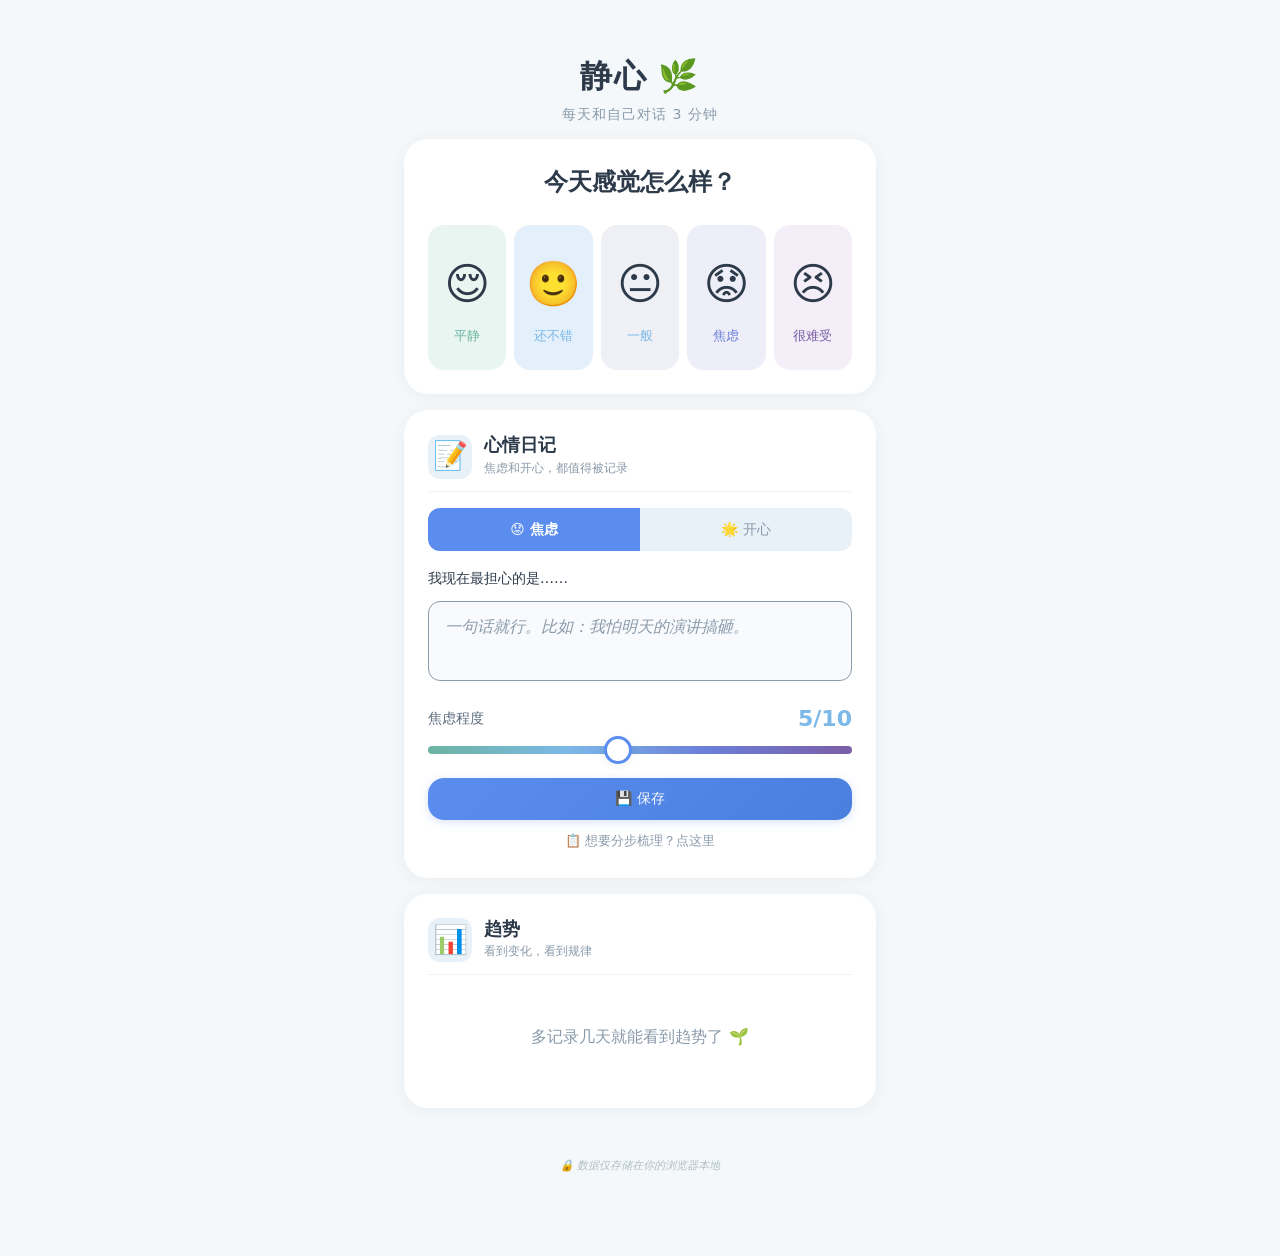
==== commit 69b6bbe1: "心情日记：焦虑+开心双模式，都有分析" ====
--- a/index.html
+++ b/index.html
@@ -38,7 +38,7 @@
     <section class="page-card" id="view-journal">
       <div class="card-header">
         <span class="card-icon">📝</span>
-        <div><h2>焦虑日记</h2><p class="text-muted">写下来，就已经在帮自己了</p></div>
+        <div><h2>心情日记</h2><p class="text-muted">焦虑和开心，都值得被记录</p></div>
       </div>
       <div class="card-body" id="journal-body"></div>
     </section>
--- a/css/page.css
+++ b/css/page.css
@@ -217,3 +217,15 @@
 .tag-grid { display:flex; flex-wrap:wrap; gap:6px; justify-content:flex-start; }
 
 .distro-row { display:flex; align-items:center; gap:8px; margin-bottom:6px; }
+
+/* === Checkin Done === */
+.checkin-done-area { padding: 8px 0; }
+.done-mood { display:flex; align-items:center; gap:12px; padding:16px; border-radius:16px; margin-bottom:16px; }
+.done-emoji { font-size:48px; }
+.done-label { display:block; font-size:18px; font-weight:600; color:#2D3A4A; }
+.done-level { font-size:14px; font-weight:500; }
+.done-analysis { padding:12px 16px; margin-bottom:16px; background:#F8FAFD; border-radius:0 12px 12px 0; font-size:14px; color:#5A6B7D; line-height:1.6; }
+
+/* === Step transition === */
+.checkin-body > div { animation: slideIn 0.3s ease; }
+@keyframes slideIn { from { opacity:0; transform:translateX(16px); } to { opacity:1; transform:translateX(0); } }
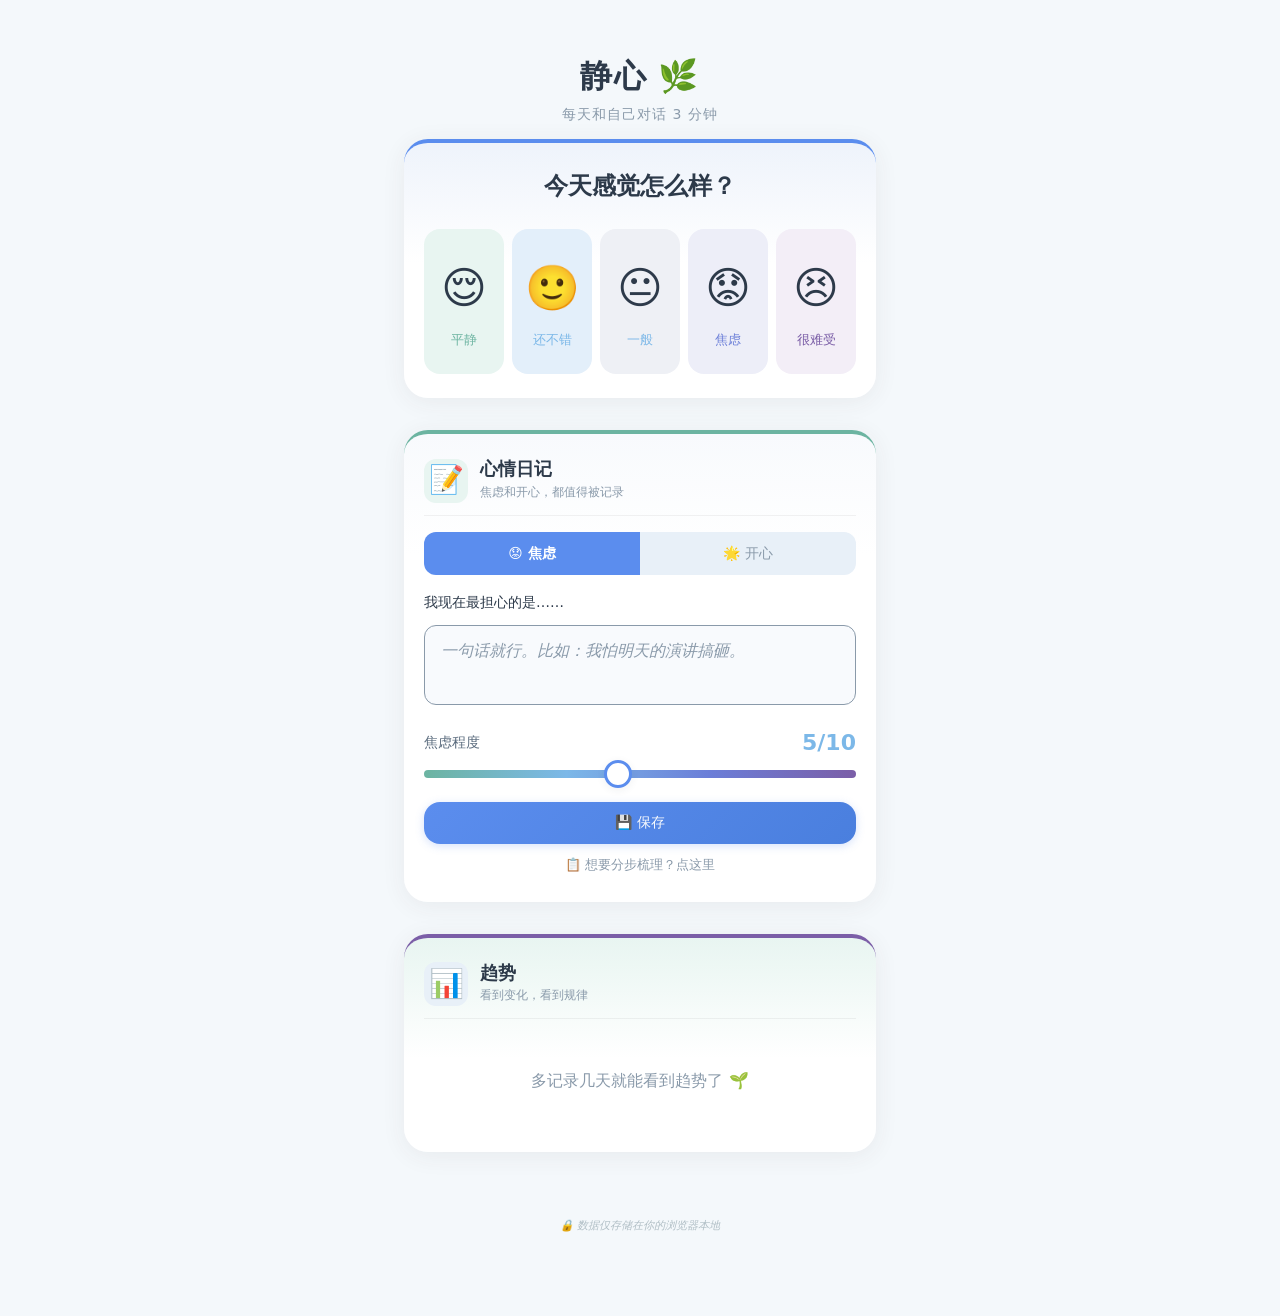
==== commit 6ed26fe7: "界面分层：三卡片各自独立色块+渐变背景+间距" ====
--- a/index.html
+++ b/index.html
@@ -37,7 +37,7 @@
     <!-- ===== 日记 ===== -->
     <section class="page-card" id="view-journal">
       <div class="card-header">
-        <span class="card-icon">📝</span>
+        <span class="card-icon" style="background:#E8F5F1">📝</span>
         <div><h2>心情日记</h2><p class="text-muted">焦虑和开心，都值得被记录</p></div>
       </div>
       <div class="card-body" id="journal-body"></div>
--- a/css/page.css
+++ b/css/page.css
@@ -107,18 +107,34 @@
   margin-top: 2px;
 }
 
-/* --- Page Card (main building block) --- */
+/* --- Page Card — layered sections --- */
 .page-card {
   background: white;
-  border-radius: var(--radius-xl);
-  padding: var(--space-lg);
-  margin-bottom: var(--space-md);
-  box-shadow: 0 2px 16px rgba(74, 63, 56, 0.06);
-  transition: box-shadow 0.3s ease;
+  border-radius: 24px;
+  padding: 24px 20px;
+  margin-bottom: 32px;
+  box-shadow: 0 4px 24px rgba(74, 63, 56, 0.07);
+  position: relative;
+}
+
+/* Each card gets a distinct tinted header bar */
+#view-checkin {
+  background: linear-gradient(180deg, #EEF3FB 0%, #FFFFFF 120px);
+  border-top: 4px solid #5B8DEE;
+}
+
+#view-journal {
+  background: linear-gradient(180deg, #F8FAFD 0%, #FFFFFF 120px);
+  border-top: 4px solid #6CB4A1;
+}
+
+#view-trends {
+  background: linear-gradient(180deg, #E8F5F1 0%, #FFFFFF 120px);
+  border-top: 4px solid #7B5EA7;
 }
 
 .page-card:hover {
-  box-shadow: 0 4px 24px rgba(74, 63, 56, 0.09);
+  box-shadow: 0 6px 32px rgba(74, 63, 56, 0.10);
 }
 
 /* --- Card Header (icon + title) --- */
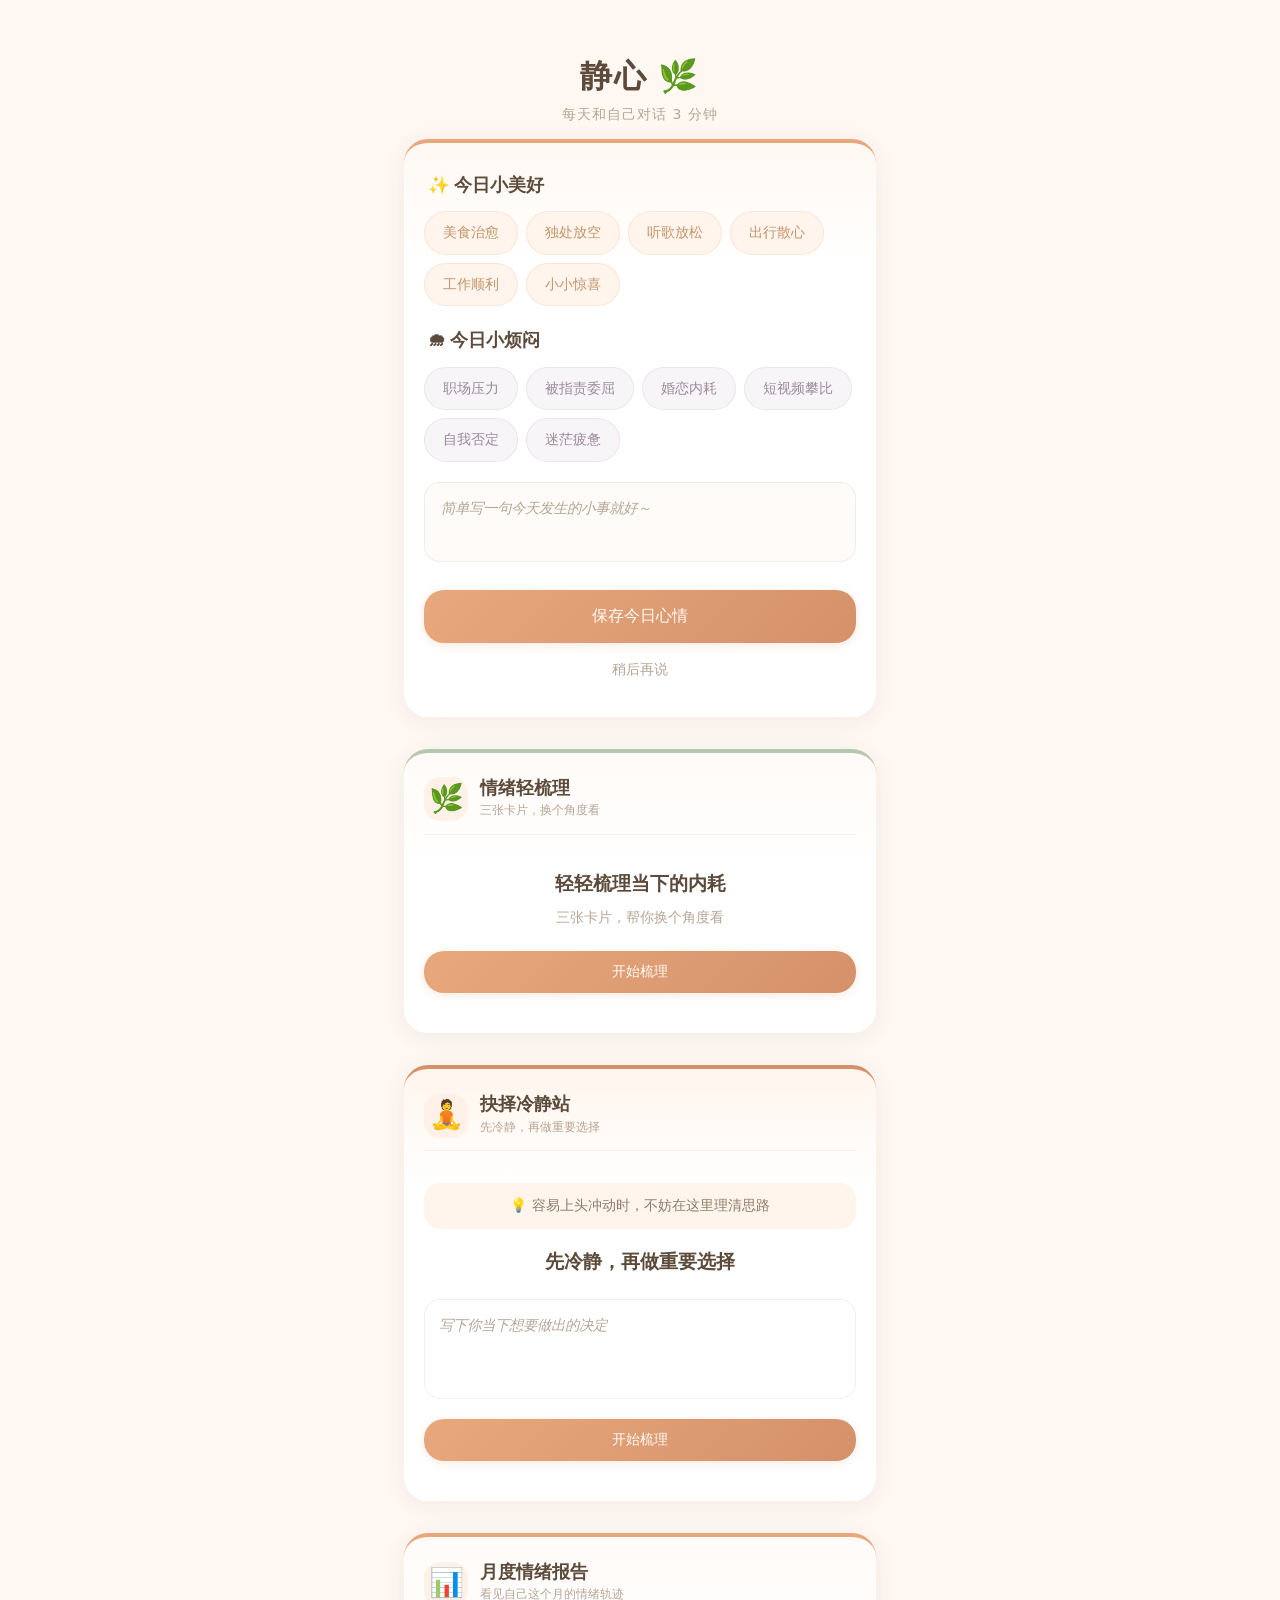
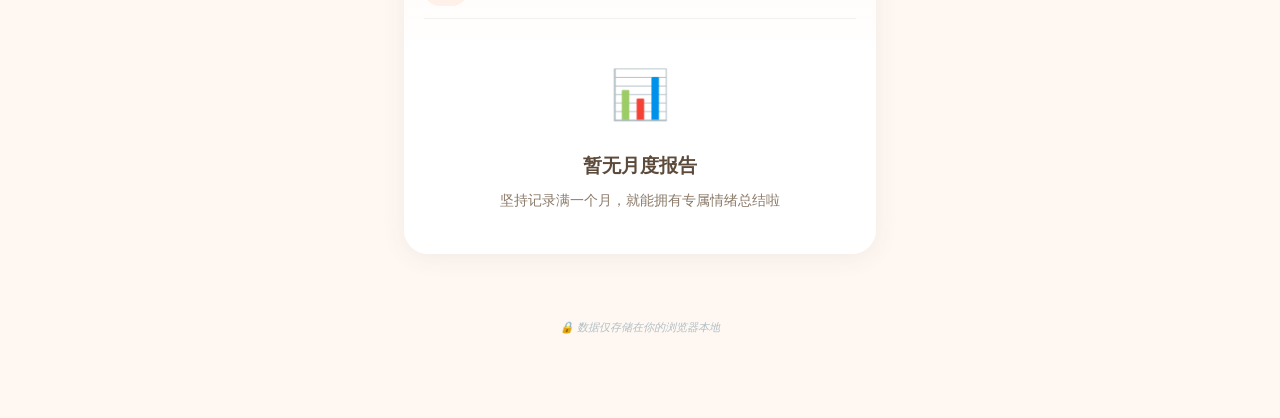
==== commit ccf6ca3f: "四项核心全部上线：今日心情+轻量CBT+抉择站+月度报告" ====
--- a/index.html
+++ b/index.html
@@ -34,22 +34,31 @@
       <div class="card-body" id="checkin-body"></div>
     </section>
 
-    <!-- ===== 日记 ===== -->
-    <section class="page-card" id="view-journal">
+    <!-- ===== 核心二：轻量CBT ===== -->
+    <section class="page-card" id="view-cbt">
       <div class="card-header">
-        <span class="card-icon" style="background:#E8F5F1">📝</span>
-        <div><h2>心情日记</h2><p class="text-muted">焦虑和开心，都值得被记录</p></div>
+        <span class="card-icon">🌿</span>
+        <div><h2>情绪轻梳理</h2><p class="text-muted">三张卡片，换个角度看</p></div>
       </div>
-      <div class="card-body" id="journal-body"></div>
+      <div class="card-body" id="cbt-body"></div>
     </section>
 
-    <!-- ===== 趋势 ===== -->
-    <section class="page-card" id="view-trends">
+    <!-- ===== 核心三：抉择冷静站 ===== -->
+    <section class="page-card" id="view-decision">
+      <div class="card-header">
+        <span class="card-icon">🧘</span>
+        <div><h2>抉择冷静站</h2><p class="text-muted">先冷静，再做重要选择</p></div>
+      </div>
+      <div class="card-body" id="decision-body"></div>
+    </section>
+
+    <!-- ===== 核心四：月度报告 ===== -->
+    <section class="page-card" id="view-report">
       <div class="card-header">
         <span class="card-icon">📊</span>
-        <div><h2>趋势</h2><p class="text-muted">看到变化，看到规律</p></div>
+        <div><h2>月度情绪报告</h2><p class="text-muted">看见自己这个月的情绪轨迹</p></div>
       </div>
-      <div class="card-body" id="trends-body"></div>
+      <div class="card-body" id="report-body"></div>
     </section>
 
     <!-- ===== Footer ===== -->
@@ -59,11 +68,12 @@
 
   </main>
 
-  <script src="js/storage.js?v=4"></script>
-  <script src="js/app.js?v=4"></script>
-  <script src="js/features/checkin.js?v=4"></script>
-  <script src="js/features/journal.js?v=4"></script>
-  <script src="js/features/trends.js?v=4"></script>
+  <script src="js/storage.js?v=5"></script>
+  <script src="js/app.js?v=5"></script>
+  <script src="js/features/checkin.js?v=5"></script>
+  <script src="js/features/light-cbt.js?v=5"></script>
+  <script src="js/features/decision.js?v=5"></script>
+  <script src="js/features/report.js?v=5"></script>
   <script>
     if ('serviceWorker' in navigator) {
       navigator.serviceWorker.register('sw.js').catch(() => {});
--- a/css/tokens.css
+++ b/css/tokens.css
@@ -1,37 +1,35 @@
 /* ============================================
-   静心 (Calm Mind) — Design Tokens (Blue Theme)
+   静心 — Design Tokens (奶油温柔系)
    ============================================ */
 
 :root {
-  /* --- Color Palette --- */
+  /* --- Cream warm palette --- */
+  --color-bg-primary:       #FFF8F2;
+  --color-bg-secondary:     #FFF0E8;
+  --color-bg-card:          #FFFFFF;
+  --color-bg-input:         #FFFBF8;
 
-  /* Cool blue-white backgrounds */
-  --color-bg-primary:       #F4F8FB;
-  --color-bg-secondary:     #E8F0F8;
-  --color-bg-card:          #FFFFFF;
-  --color-bg-input:         #F8FAFD;
+  /* Warm peach/rose accents */
+  --color-accent:           #E8A87C;
+  --color-accent-light:     #F5CFB0;
+  --color-accent-dark:      #D4916A;
 
-  /* Calming blue accents */
-  --color-accent:           #5B8DEE;
-  --color-accent-light:     #A3C4F5;
-  --color-accent-dark:      #3B6FCE;
+  /* Sage green */
+  --color-green:            #B5C9B0;
+  --color-green-light:      #D3E0CF;
+  --color-green-dark:       #8FA889;
 
-  /* Teal green */
-  --color-green:            #6CB4A1;
-  --color-green-light:      #A3D5C8;
-  --color-green-dark:       #519987;
+  /* Text — warm brown tones */
+  --color-text-primary:     #5C4A3A;
+  --color-text-secondary:   #8C7B6A;
+  --color-text-muted:       #B5A595;
+  --color-text-inverse:     #FFFBF8;
 
-  /* Text hierarchy */
-  --color-text-primary:     #2D3A4A;
-  --color-text-secondary:   #5A6B7D;
-  --color-text-muted:       #8A9AAA;
-  --color-text-inverse:     #F8FAFD;
-
-  /* Semantic: Anxiety levels (cool spectrum) */
-  --color-anxiety-low:      #6CB4A1;    /* 1-3: teal */
-  --color-anxiety-med:      #7CB8E8;    /* 4-6: light blue */
-  --color-anxiety-high:     #6B7ED8;    /* 7-8: indigo */
-  --color-anxiety-severe:   #7B5EA7;    /* 9-10: purple */
+  /* Mood levels — warm gradient */
+  --color-anxiety-low:      #B5C9B0;    /* 1-3: sage */
+  --color-anxiety-med:      #E8CF8C;    /* 4-6: warm gold */
+  --color-anxiety-high:     #E8A87C;    /* 7-8: peach */
+  --color-anxiety-severe:   #D48C8C;    /* 9-10: soft rose */
 
   /* --- Typography --- */
   --font-sans:  'Segoe UI', 'Microsoft YaHei', system-ui, -apple-system, sans-serif;
@@ -62,26 +60,23 @@
   --space-xl:   2rem;
   --space-xxl:  3rem;
 
-  /* --- Border Radius --- */
-  --radius-sm:   8px;
-  --radius-md:   12px;
-  --radius-lg:   16px;
-  --radius-xl:   24px;
+  /* --- Border Radius (larger, softer) --- */
+  --radius-sm:   12px;
+  --radius-md:   16px;
+  --radius-lg:   20px;
+  --radius-xl:   28px;
   --radius-full: 9999px;
 
-  /* --- Shadows --- */
-  --shadow-xs:  0 1px 3px rgba(45, 58, 74, 0.05);
-  --shadow-sm:  0 2px 8px rgba(45, 58, 74, 0.07);
-  --shadow-md:  0 4px 20px rgba(45, 58, 74, 0.09);
-  --shadow-lg:  0 8px 32px rgba(45, 58, 74, 0.12);
-  --shadow-card: 0 2px 12px rgba(45, 58, 74, 0.06), 0 1px 3px rgba(45, 58, 74, 0.04);
-  --shadow-glow-amber: 0 0 24px rgba(91, 141, 238, 0.25);
-  --shadow-glow-green: 0 0 24px rgba(108, 180, 161, 0.25);
+  /* --- Shadows (softer) --- */
+  --shadow-xs:  0 1px 3px rgba(92, 74, 58, 0.04);
+  --shadow-sm:  0 2px 8px rgba(92, 74, 58, 0.05);
+  --shadow-md:  0 4px 20px rgba(92, 74, 58, 0.07);
+  --shadow-card: 0 2px 12px rgba(92, 74, 58, 0.05);
 
-  /* --- Transitions --- */
-  --transition-fast:   150ms ease;
-  --transition-normal: 300ms ease;
-  --transition-slow:   500ms ease;
+  /* --- Transitions (gentler) --- */
+  --transition-fast:   200ms cubic-bezier(0.4,0,0.2,1);
+  --transition-normal: 350ms cubic-bezier(0.4,0,0.2,1);
+  --transition-slow:   600ms cubic-bezier(0.4,0,0.2,1);
 
   /* --- Layout --- */
   --tab-bar-height: 64px;
--- a/css/base.css
+++ b/css/base.css
@@ -97,7 +97,7 @@
 input[type="text"]:focus,
 textarea:focus {
   border-color: var(--color-accent);
-  box-shadow: 0 0 0 3px rgba(91, 141, 238, 0.12);
+  box-shadow: 0 0 0 3px rgba(232, 168, 124, 0.12);
   outline: none;
 }
 
@@ -129,16 +129,16 @@
 button:active { transform: scale(0.97); }
 
 .btn-primary {
-  background: linear-gradient(135deg, #5B8DEE, #4A7FDE);
+  background: linear-gradient(135deg, #E8A87C, #D4916A);
   color: var(--color-text-inverse);
   padding: var(--space-sm) var(--space-xl);
   border-radius: var(--radius-lg);
-  box-shadow: 0 2px 8px rgba(91, 141, 238, 0.25);
+  box-shadow: 0 2px 8px rgba(232, 168, 124, 0.25);
 }
 
 .btn-primary:hover {
-  background: linear-gradient(135deg, #4A7FDE, #3B6FCE);
-  box-shadow: 0 4px 14px rgba(91, 141, 238, 0.35);
+  background: linear-gradient(135deg, #D4916A, #D4916A);
+  box-shadow: 0 4px 14px rgba(232, 168, 124, 0.35);
   opacity: 1;
 }
 
@@ -150,7 +150,7 @@
 }
 
 .btn-secondary:hover {
-  background: rgba(91, 141, 238, 0.08);
+  background: rgba(232, 168, 124, 0.08);
   opacity: 1;
 }
 
--- a/css/page.css
+++ b/css/page.css
@@ -86,7 +86,7 @@
   font-size: 12px;
   font-weight: var(--font-weight-medium);
   color: var(--color-accent);
-  background: rgba(91, 141, 238, 0.08);
+  background: rgba(232, 168, 124, 0.08);
   padding: 3px 12px;
   border-radius: var(--radius-full);
 }
@@ -119,18 +119,28 @@
 
 /* Each card gets a distinct tinted header bar */
 #view-checkin {
-  background: linear-gradient(180deg, #EEF3FB 0%, #FFFFFF 120px);
-  border-top: 4px solid #5B8DEE;
+  background: linear-gradient(180deg, #FFF8F2 0%, #FFFFFF 120px);
+  border-top: 4px solid #E8A87C;
 }
 
 #view-journal {
-  background: linear-gradient(180deg, #F8FAFD 0%, #FFFFFF 120px);
-  border-top: 4px solid #6CB4A1;
-}
-
-#view-trends {
-  background: linear-gradient(180deg, #E8F5F1 0%, #FFFFFF 120px);
-  border-top: 4px solid #7B5EA7;
+  background: linear-gradient(180deg, #FFFBF8 0%, #FFFFFF 120px);
+  border-top: 4px solid #B5C9B0;
+}
+
+#view-cbt {
+  background: linear-gradient(180deg, #FFFBF8 0%, #FFFFFF 120px);
+  border-top: 4px solid #B5C9B0;
+}
+
+#view-decision {
+  background: linear-gradient(180deg, #FFF5EC 0%, #FFFFFF 120px);
+  border-top: 4px solid #D4916A;
+}
+
+#view-report {
+  background: linear-gradient(180deg, #FFFBF8 0%, #FFFFFF 120px);
+  border-top: 4px solid #E8A87C;
 }
 
 .page-card:hover {
@@ -240,8 +250,89 @@
 .done-emoji { font-size:48px; }
 .done-label { display:block; font-size:18px; font-weight:600; color:#2D3A4A; }
 .done-level { font-size:14px; font-weight:500; }
-.done-analysis { padding:12px 16px; margin-bottom:16px; background:#F8FAFD; border-radius:0 12px 12px 0; font-size:14px; color:#5A6B7D; line-height:1.6; }
+.done-analysis { padding:12px 16px; margin-bottom:16px; background:#FFFBF8; border-radius:0 12px 12px 0; font-size:14px; color:#5A6B7D; line-height:1.6; }
 
 /* === Step transition === */
 .checkin-body > div { animation: slideIn 0.3s ease; }
 @keyframes slideIn { from { opacity:0; transform:translateX(16px); } to { opacity:1; transform:translateX(0); } }
+
+/* === New Today Page === */
+.today-container { padding: 4px 0; }
+.tag-section { margin-bottom: 20px; }
+.section-title { font-family: var(--font-serif); font-size: 1.1rem; font-weight: 600; color: var(--color-text-primary); margin-bottom: 12px; padding-left: 4px; }
+.tag-row { display: flex; flex-wrap: wrap; gap: 8px; }
+
+.checkin-tag { display: inline-block; padding: 10px 18px; border-radius: 24px; font-size: 0.85rem; cursor: pointer; transition: all 0.2s ease; user-select: none; border: 1.5px solid transparent; }
+.checkin-tag:active { transform: scale(0.95); }
+
+.happy-tag { background: #FFF5EC; color: #C4946A; border-color: rgba(232,168,124,0.2); }
+.happy-tag.selected { background: #FFE8D6; color: #A87050; border-color: #E8A87C; font-weight: 500; }
+
+.annoy-tag { background: #F8F5F8; color: #9A8A9A; border-color: rgba(160,140,160,0.15); }
+.annoy-tag.selected { background: #EDE5ED; color: #7A6A7A; border-color: #B5A0B5; font-weight: 500; }
+
+.today-note { width: 100%; min-height: 80px; padding: 14px 16px; border: 1.5px solid rgba(0,0,0,0.06); border-radius: 16px; font-size: 0.9rem; background: var(--color-bg-input); resize: none; font-family: var(--font-sans); }
+.today-note:focus { border-color: var(--color-accent-light); outline: none; box-shadow: 0 0 0 3px rgba(232,168,124,0.1); }
+
+.today-actions { display: flex; flex-direction: column; gap: 8px; margin-top: 20px; }
+.today-save-btn { padding: 16px !important; font-size: 1rem !important; border-radius: 20px !important; background: linear-gradient(135deg, #E8A87C, #D4916A) !important; }
+.skip-btn { color: var(--color-text-muted); font-size: 0.85rem; padding: 10px; }
+
+/* Done */
+.done-container { text-align: center; padding: 32px 0; }
+.done-stars { font-size: 2rem; letter-spacing: 4px; margin-bottom: 16px; animation: gentleBounce 0.6s ease; }
+.done-msg { font-size: 1.2rem; font-weight: 600; color: var(--color-text-primary); margin-bottom: 4px; }
+.done-sub { font-size: 0.9rem; color: var(--color-text-muted); }
+.done-tags { margin-top: 12px; display: flex; flex-wrap: wrap; gap: 6px; justify-content: center; }
+
+/* Animations */
+@keyframes starFall { 
+  0% { opacity:1; transform:translateY(0) rotate(0deg) scale(1); } 
+  100% { opacity:0; transform:translateY(100px) rotate(180deg) scale(0.3); } 
+}
+@keyframes gentleBounce { 
+  0%,100% { transform:translateY(0); } 
+  50% { transform:translateY(-8px); } 
+}
+
+/* === Core 2: Light CBT === */
+.cbt-start { text-align: center; padding: 16px 0; }
+.cbt-page-title { font-family: var(--font-serif); font-size: 1.2rem; font-weight: 600; color: var(--color-text-primary); margin-bottom: 4px; text-align: center; }
+.cbt-page-sub { font-size: 0.9rem; color: var(--color-text-muted); text-align: center; }
+
+.cbt-progress { display: flex; justify-content: center; gap: 16px; margin-bottom: 20px; }
+.cbt-dot { width: 10px; height: 10px; border-radius: 50%; background: #E8D5C8; cursor: pointer; transition: all 0.3s; }
+.cbt-dot.active { background: #E8A87C; transform: scale(1.3); }
+
+.cbt-card-container { padding: 4px 0; }
+.cbt-card-item { background: #FFFBF8; border-radius: 20px; padding: 20px; border: 1.5px solid rgba(232,168,124,0.15); margin-bottom: 16px; }
+.cbt-card-header { display: flex; justify-content: space-between; align-items: center; margin-bottom: 8px; }
+.cbt-card-icon { font-size: 1.5rem; }
+.cbt-card-label { font-size: 0.75rem; color: #B5A595; }
+.cbt-card-title { font-size: 1rem; font-weight: 600; color: #5C4A3A; margin-bottom: 12px; }
+.cbt-card-input { width: 100%; min-height: 100px; padding: 14px; border: 1px solid rgba(0,0,0,0.06); border-radius: 16px; font-size: 0.9rem; background: #FFF; color: #5C4A3A; resize: none; font-family: var(--font-sans); }
+.cbt-card-input:focus { border-color: #E8A87C; outline: none; box-shadow: 0 0 0 3px rgba(232,168,124,0.1); }
+.cbt-card-nav { display: flex; gap: 12px; margin-top: 12px; }
+
+.exit-btn { width: 100%; margin-top: 8px; color: #B5A595; font-size: 0.8rem; }
+
+/* Handcard */
+.cbt-handcard { background: linear-gradient(160deg, #FFFBF8, #FFF5EC); border-radius: 20px; padding: 24px; box-shadow: 0 4px 20px rgba(92,74,58,0.08); }
+.handcard-inner { }
+.handcard-title { font-family: var(--font-serif); font-size: 1.2rem; text-align: center; margin-bottom: 16px; color: #5C4A3A; }
+.handcard-section { margin-bottom: 16px; padding-bottom: 12px; border-bottom: 1px dashed rgba(0,0,0,0.06); }
+.handcard-label { font-size: 0.8rem; color: #B5A595; margin-bottom: 4px; }
+.handcard-text { font-size: 0.9rem; color: #5C4A3A; line-height: 1.6; white-space: pre-wrap; }
+.handcard-footer { text-align: center; padding-top: 8px; }
+.handcard-footer p { font-family: var(--font-serif); font-style: italic; color: #D4916A; font-size: 1rem; }
+
+/* === Core 3: Decision === */
+.decision-bubble { background: #FFF5EC; border-radius: 16px; padding: 12px 16px; font-size: 0.85rem; color: #8C7B6A; text-align: center; margin-bottom: 16px; }
+.decision-advice { background: #FFF5EC; border-radius: 16px; padding: 16px; text-align: center; margin: 12px 0; }
+
+/* === Core 4: Report === */
+.report-container { padding: 4px 0; }
+.report-block { background: #FFFBF8; border-radius: 16px; padding: 16px; margin-bottom: 12px; }
+.report-label { font-size: 0.85rem; font-weight: 600; color: #5C4A3A; margin-bottom: 8px; }
+.report-item { font-size: 0.85rem; color: #8C7B6A; padding: 4px 0; display: flex; justify-content: space-between; }
+.report-count { color: #E8A87C; font-weight: 500; }
--- a/css/features/anxiety-journal.css
+++ b/css/features/anxiety-journal.css
@@ -69,7 +69,7 @@
   display: inline-block;
   font-size: var(--font-size-xs);
   color: var(--color-accent);
-  background: rgba(91, 141, 238, 0.1);
+  background: rgba(232, 168, 124, 0.1);
   padding: 2px 12px;
   border-radius: var(--radius-full);
   margin-bottom: var(--space-sm);
@@ -121,7 +121,7 @@
 
 .cbt-card textarea:focus {
   border-color: var(--color-accent-light);
-  box-shadow: 0 0 0 3px rgba(91, 141, 238, 0.08);
+  box-shadow: 0 0 0 3px rgba(232, 168, 124, 0.08);
 }
 
 /* --- Emotion Tags --- */
@@ -145,12 +145,12 @@
 }
 
 .emotion-tag:hover {
-  background: rgba(91, 141, 238, 0.08);
+  background: rgba(232, 168, 124, 0.08);
   color: var(--color-accent);
 }
 
 .emotion-tag.selected {
-  background: rgba(91, 141, 238, 0.15);
+  background: rgba(232, 168, 124, 0.15);
   color: var(--color-accent-dark);
   border-color: var(--color-accent-light);
   font-weight: var(--font-weight-medium);
@@ -169,8 +169,8 @@
 
 /* --- Self Note --- */
 .cbt-self-note {
-  background: linear-gradient(135deg, #F8FAFD 0%, #F4F8FB 100%);
-  border: 1px solid rgba(91, 141, 238, 0.15);
+  background: linear-gradient(135deg, #FFFBF8 0%, #FFF8F2 100%);
+  border: 1px solid rgba(232, 168, 124, 0.15);
 }
 
 .self-note-header {
@@ -381,7 +381,7 @@
   padding: 1px 8px;
   border-radius: var(--radius-full);
   font-size: 10px;
-  background: rgba(91, 141, 238, 0.1);
+  background: rgba(232, 168, 124, 0.1);
   color: var(--color-accent-dark);
 }
 
@@ -468,11 +468,11 @@
 .ai-card-title {
   font-weight: 600;
   font-size: 15px;
-  color: #5B8DEE;
+  color: #E8A87C;
 }
 
 .ai-analyze-btn {
-  background: linear-gradient(135deg, #5B8DEE, #7BA3F0) !important;
+  background: linear-gradient(135deg, #E8A87C, #F0C8A8) !important;
   font-size: 14px;
 }
 
@@ -535,12 +535,12 @@
 }
 
 .mode-card-quick {
-  background: linear-gradient(135deg, #EEF3FB 0%, #E3EDF8 100%);
+  background: linear-gradient(135deg, #FFF5EC 0%, #E3EDF8 100%);
   border: 2px solid var(--color-accent-light);
 }
 
 .mode-card-quick:hover {
-  box-shadow: 0 8px 24px rgba(91, 141, 238, 0.2);
+  box-shadow: 0 8px 24px rgba(232, 168, 124, 0.2);
 }
 
 .mode-card-cbt {
@@ -643,8 +643,8 @@
 }
 
 .quick-slider-card {
-  background: linear-gradient(135deg, #F8FAFD, #EEF3FB);
-  border: 1px solid rgba(91, 141, 238, 0.15);
+  background: linear-gradient(135deg, #FFFBF8, #FFF5EC);
+  border: 1px solid rgba(232, 168, 124, 0.15);
 }
 
 .quick-slider {
@@ -665,7 +665,7 @@
   color: var(--color-accent-dark);
   margin-top: var(--space-md);
   padding: var(--space-sm);
-  background: rgba(91, 141, 238, 0.06);
+  background: rgba(232, 168, 124, 0.06);
   border-radius: var(--radius-sm);
   transition: all var(--transition-fast);
 }
@@ -681,7 +681,7 @@
   padding: var(--space-md) !important;
   font-size: var(--font-size-md) !important;
   border-radius: var(--radius-lg) !important;
-  background: linear-gradient(135deg, #5B8DEE, #F5A078) !important;
+  background: linear-gradient(135deg, #E8A87C, #F5A078) !important;
 }
 
 /* --- Quick Results --- */
@@ -710,7 +710,7 @@
 
 /* --- Re-rate --- */
 .rerate-card {
-  background: linear-gradient(135deg, #F8FAFD, rgba(163, 181, 166, 0.06));
+  background: linear-gradient(135deg, #FFFBF8, rgba(163, 181, 166, 0.06));
   border: 1px solid rgba(163, 181, 166, 0.15);
   margin-top: var(--space-lg);
 }
@@ -804,7 +804,7 @@
   border-radius: var(--radius-lg);
   overflow: hidden;
   margin-bottom: var(--space-lg);
-  box-shadow: 0 4px 16px rgba(91, 141, 238, 0.12);
+  box-shadow: 0 4px 16px rgba(232, 168, 124, 0.12);
 }
 
 .conclusion-header {
@@ -828,11 +828,11 @@
 }
 
 .conclusion-section-context {
-  background: rgba(91, 141, 238, 0.04);
+  background: rgba(232, 168, 124, 0.04);
 }
 
 .conclusion-section-key {
-  background: rgba(91, 141, 238, 0.08);
+  background: rgba(232, 168, 124, 0.08);
 }
 
 .conclusion-section-title {
@@ -851,7 +851,7 @@
 .conclusion-action {
   margin: var(--space-md) var(--space-lg);
   padding: var(--space-md);
-  background: linear-gradient(135deg, #EEF3FB, #E3EDF8);
+  background: linear-gradient(135deg, #FFF5EC, #E3EDF8);
   border-radius: var(--radius-md);
   border-left: 4px solid var(--color-accent);
   text-align: left;
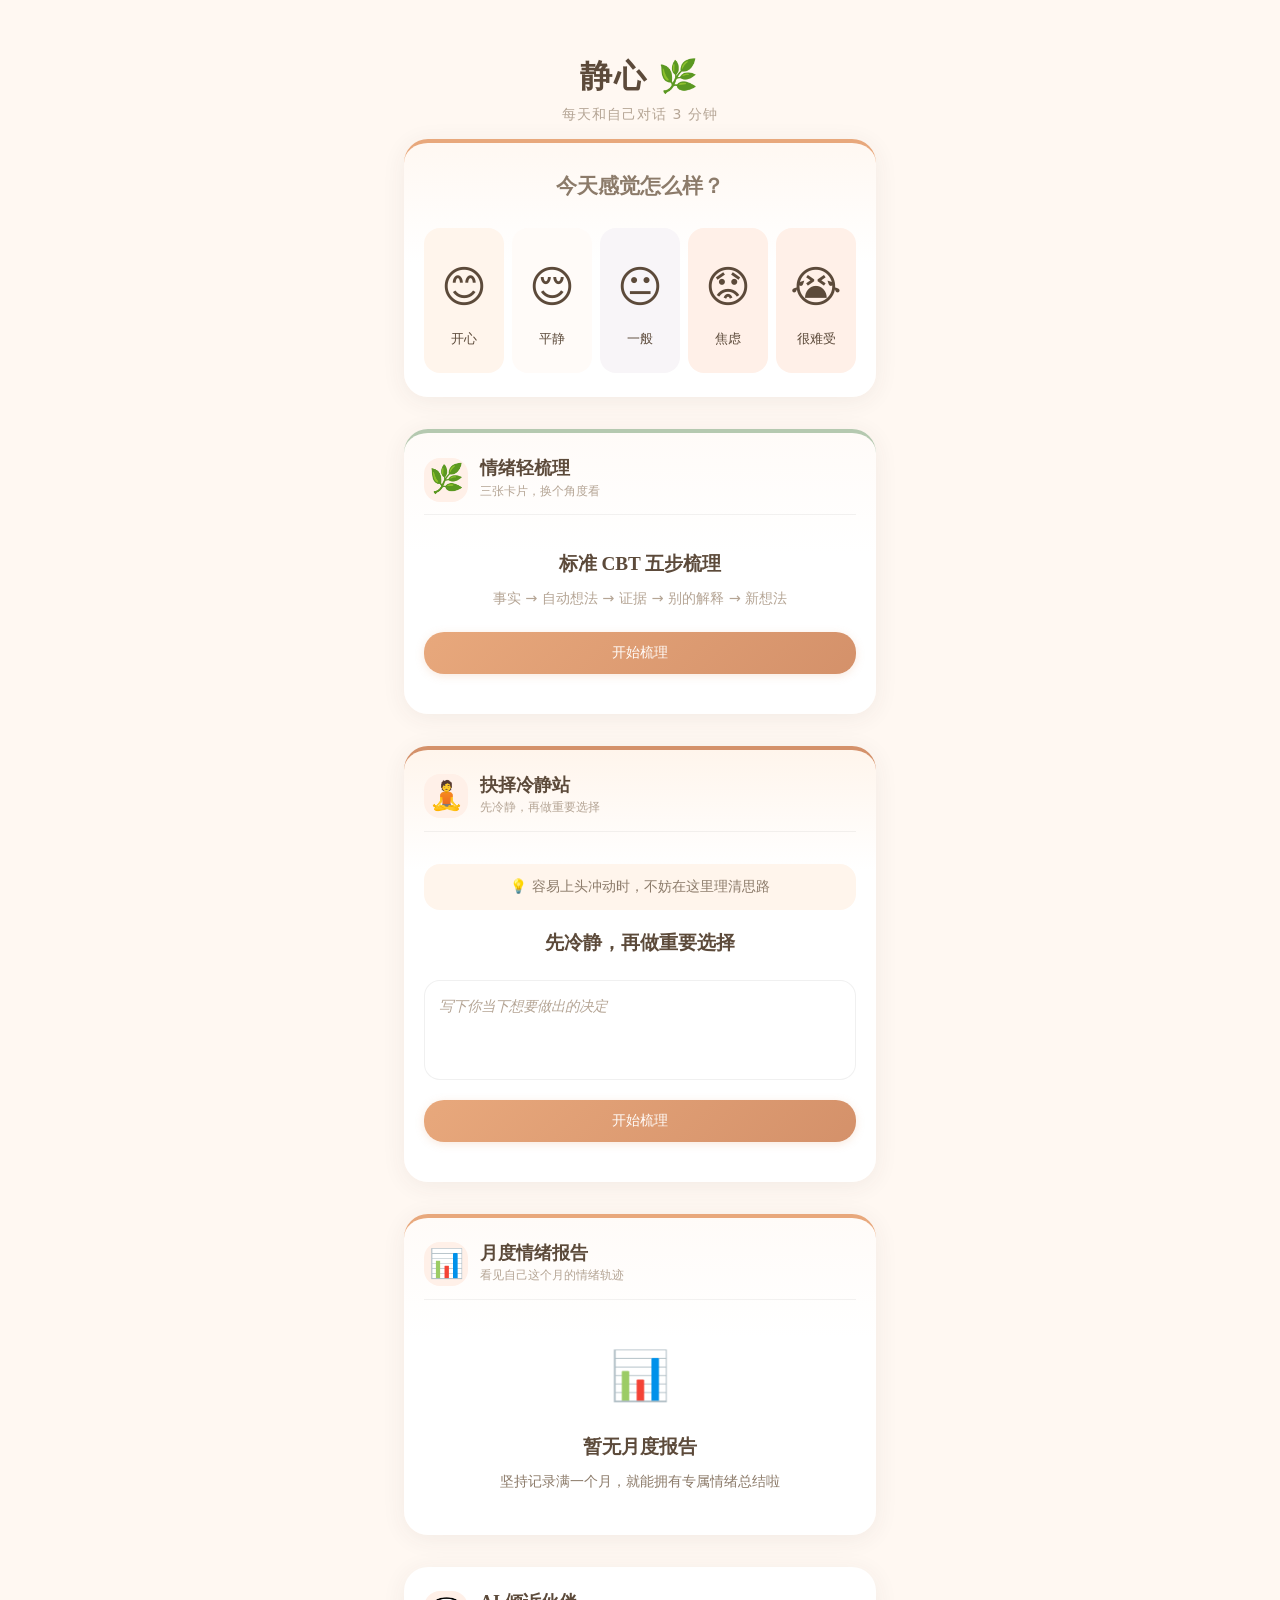
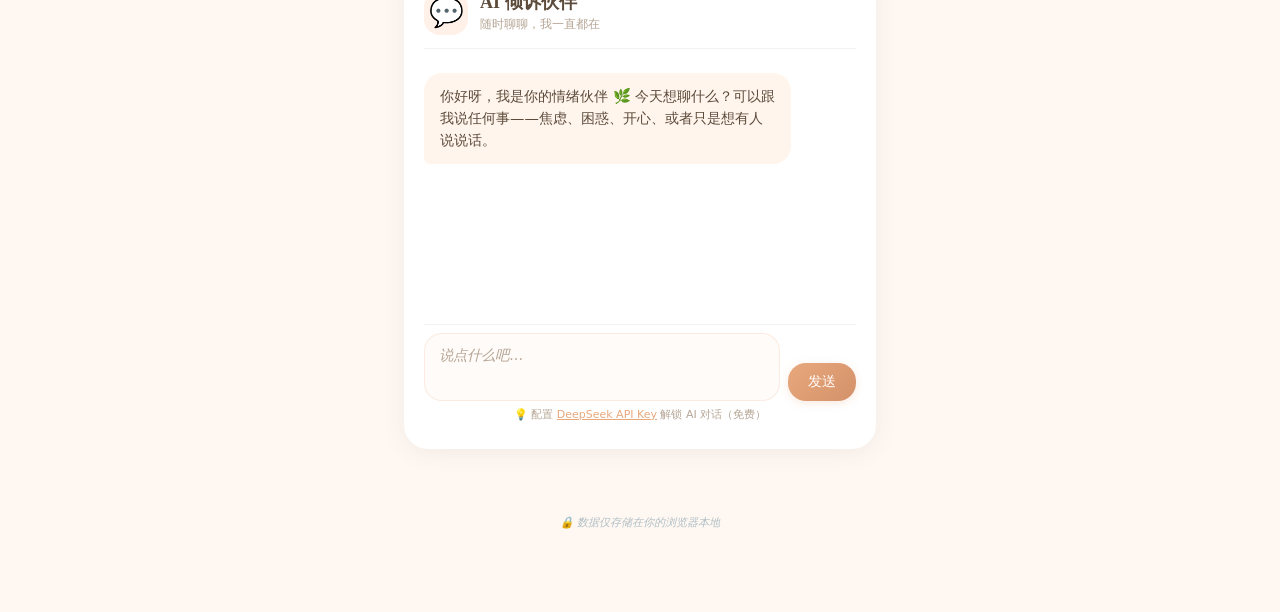
==== commit af9308b0: "新增AI倾诉对话：自由聊天，情绪伙伴" ====
--- a/index.html
+++ b/index.html
@@ -61,6 +61,15 @@
       <div class="card-body" id="report-body"></div>
     </section>
 
+    <!-- ===== AI 倾诉 ===== -->
+    <section class="page-card" id="view-chat">
+      <div class="card-header">
+        <span class="card-icon">💬</span>
+        <div><h2>AI 倾诉伙伴</h2><p class="text-muted">随时聊聊，我一直都在</p></div>
+      </div>
+      <div class="card-body" id="chat-body"></div>
+    </section>
+
     <!-- ===== Footer ===== -->
     <footer class="page-footer">
       <p style="font-size:11px;color:#B0BEC5">🔒 数据仅存储在你的浏览器本地</p>
@@ -74,6 +83,7 @@
   <script src="js/features/light-cbt.js?v=5"></script>
   <script src="js/features/decision.js?v=5"></script>
   <script src="js/features/report.js?v=5"></script>
+  <script src="js/features/chat.js?v=5"></script>
   <script>
     if ('serviceWorker' in navigator) {
       navigator.serviceWorker.register('sw.js').catch(() => {});
--- a/css/page.css
+++ b/css/page.css
@@ -336,3 +336,33 @@
 .report-label { font-size: 0.85rem; font-weight: 600; color: #5C4A3A; margin-bottom: 8px; }
 .report-item { font-size: 0.85rem; color: #8C7B6A; padding: 4px 0; display: flex; justify-content: space-between; }
 .report-count { color: #E8A87C; font-weight: 500; }
+
+/* === Daily Report Card === */
+.done-report { background:linear-gradient(160deg,#FFFBF8,#FFF5EC); border-radius:20px; padding:20px; margin:16px 0; text-align:center; }
+.done-report-emoji { font-size:2.5rem; display:block; margin-bottom:8px; }
+.done-report-title { font-size:1.1rem; font-weight:600; color:#5C4A3A; margin-bottom:8px; }
+.done-report-text { font-size:0.9rem; color:#8C7B6A; line-height:1.65; }
+
+/* === CBT Method Badge === */
+.cbt-method-badge { text-align:center; font-size:0.75rem; color:#D4916A; background:rgba(232,168,124,0.1); padding:6px 16px; border-radius:20px; display:inline-block; width:100%; margin-bottom:12px; }
+.cbt-card-tag { font-size:0.7rem; color:#B5A595; background:#FFF5EC; padding:2px 10px; border-radius:10px; }
+.cbt-card-subtitle { font-size:0.8rem; color:#B5A595; margin-bottom:12px; font-style:italic; line-height:1.4; }
+
+/* === AI Assist === */
+.ai-assist { }
+.ai-suggestion-item { transition:all 0.2s; }
+.ai-suggestion-item:hover { background:#FFE8D6 !important; transform:translateY(-1px); }
+
+/* === AI Chat === */
+.chat-container { display:flex; flex-direction:column; height:360px; }
+.chat-messages { flex:1; overflow-y:auto; padding:8px 0; display:flex; flex-direction:column; gap:10px; }
+.chat-msg { display:flex; }
+.chat-user { justify-content:flex-end; }
+.chat-ai { justify-content:flex-start; }
+.chat-bubble { max-width:85%; padding:12px 16px; border-radius:18px; font-size:0.9rem; line-height:1.55; }
+.chat-user .chat-bubble { background:#E8A87C; color:#fff; border-bottom-right-radius:6px; }
+.chat-ai .chat-bubble { background:#FFF5EC; color:#5C4A3A; border-bottom-left-radius:6px; }
+.chat-input-row { display:flex; gap:8px; align-items:flex-end; padding-top:8px; border-top:1px solid rgba(0,0,0,0.05); }
+.chat-input-row textarea { flex:1; padding:10px 14px; border:1.5px solid rgba(232,168,124,0.2); border-radius:18px; font-size:0.9rem; background:#FFFBF8; resize:none; font-family:var(--font-sans); }
+.chat-input-row textarea:focus { border-color:#E8A87C; outline:none; }
+.chat-send-btn { padding:10px 20px !important; border-radius:18px !important; font-size:0.85rem !important; white-space:nowrap; }
